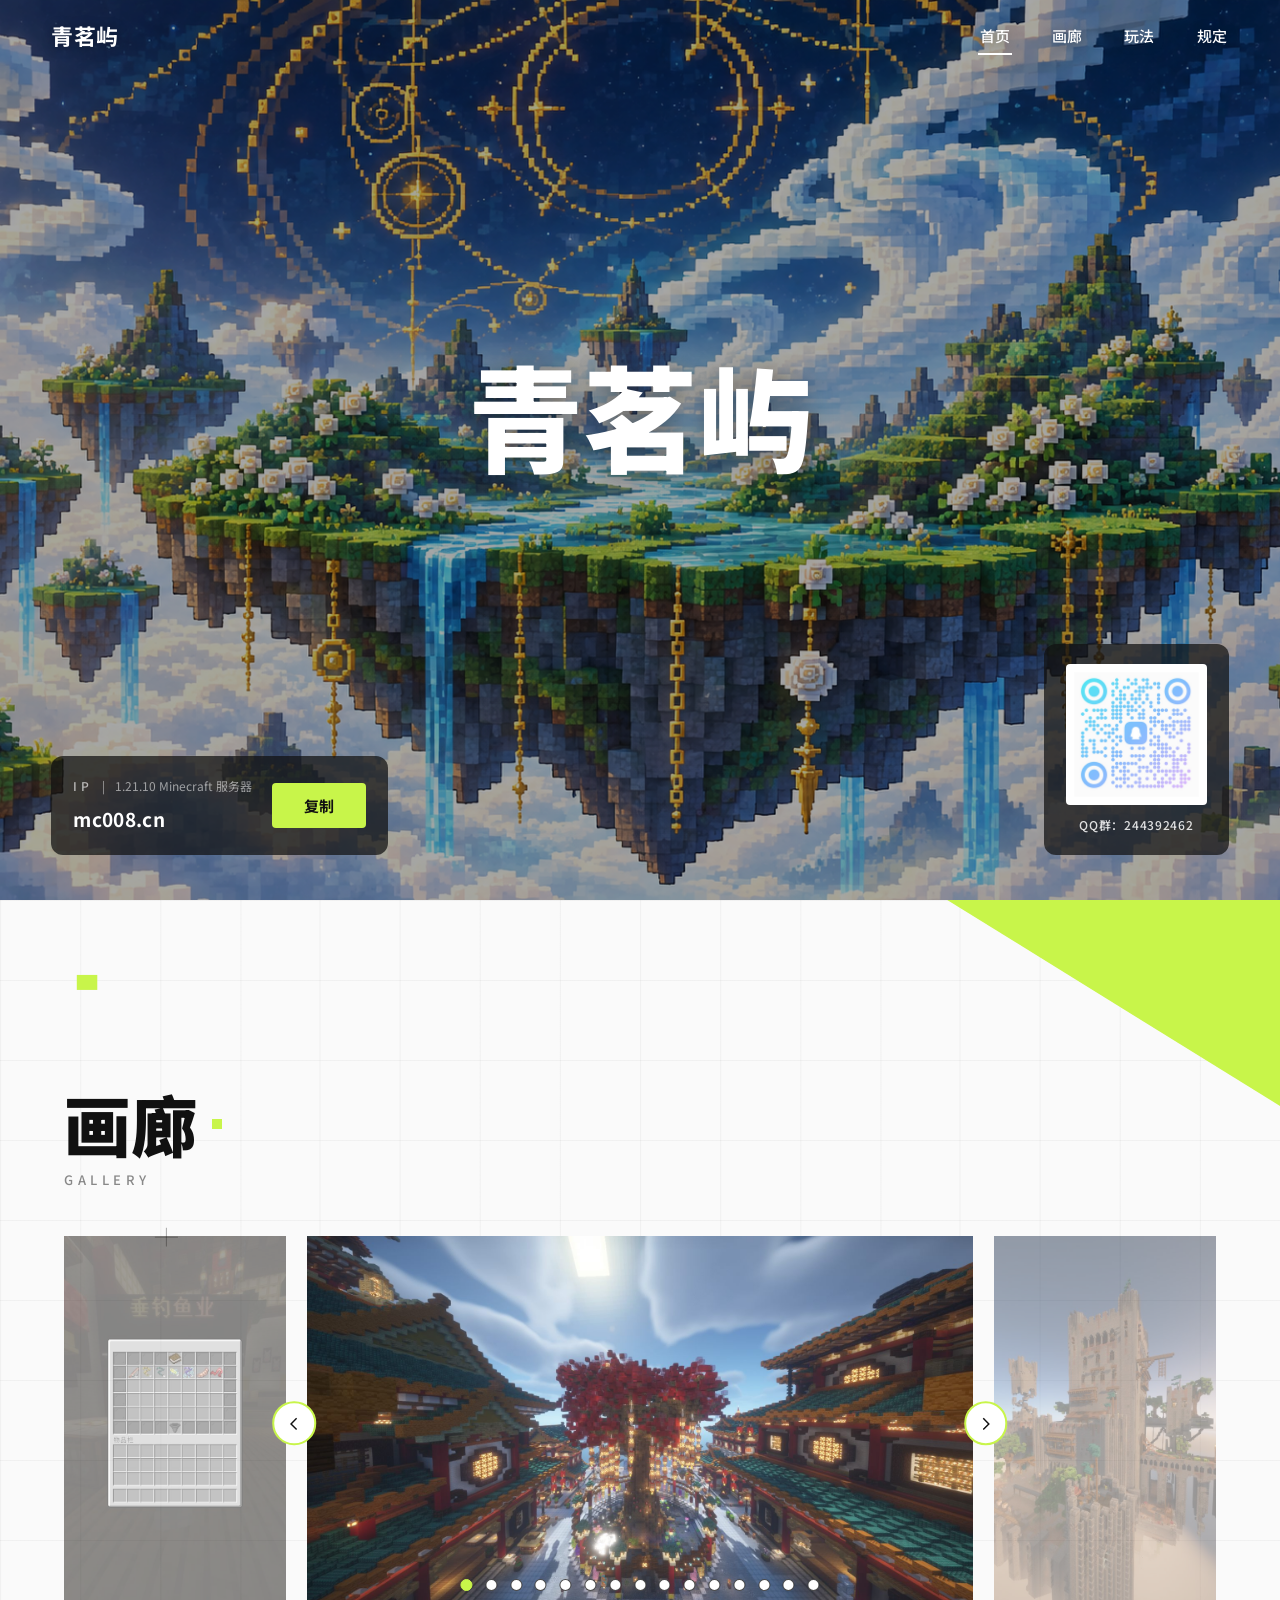
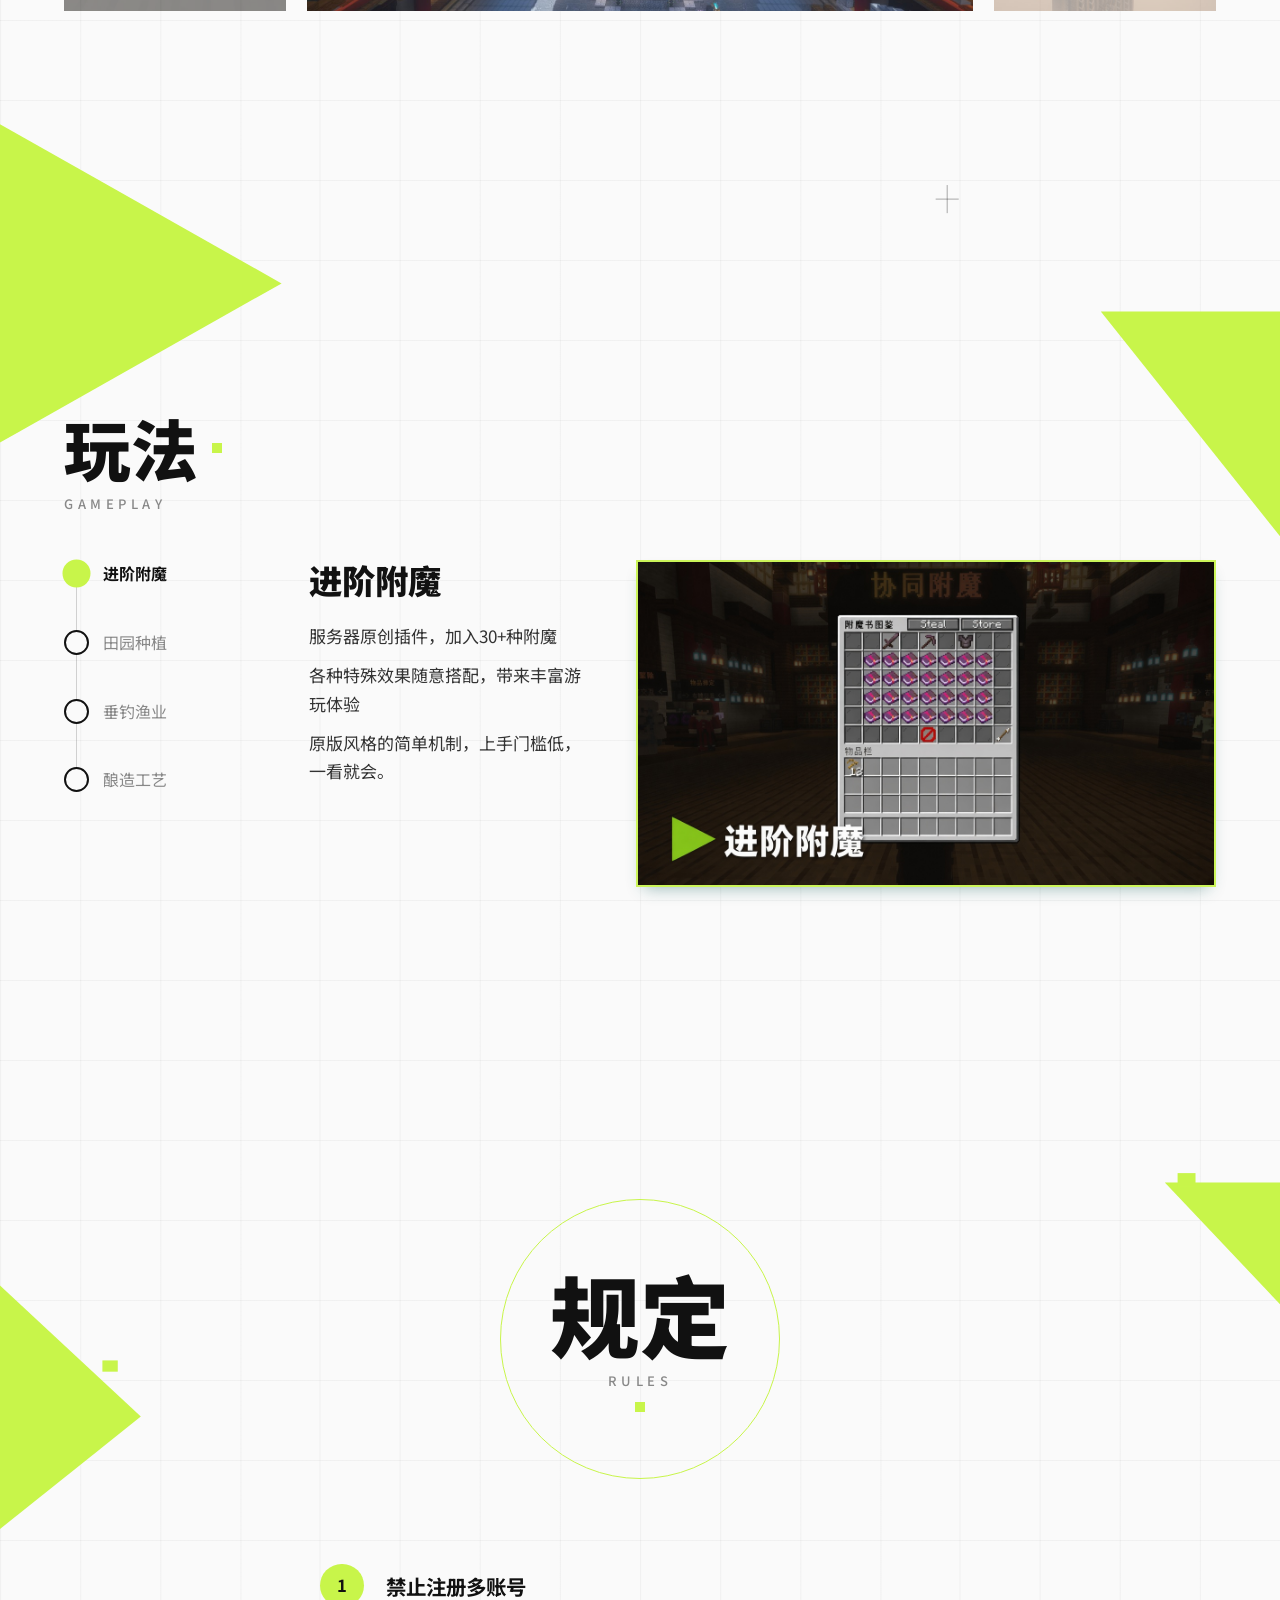
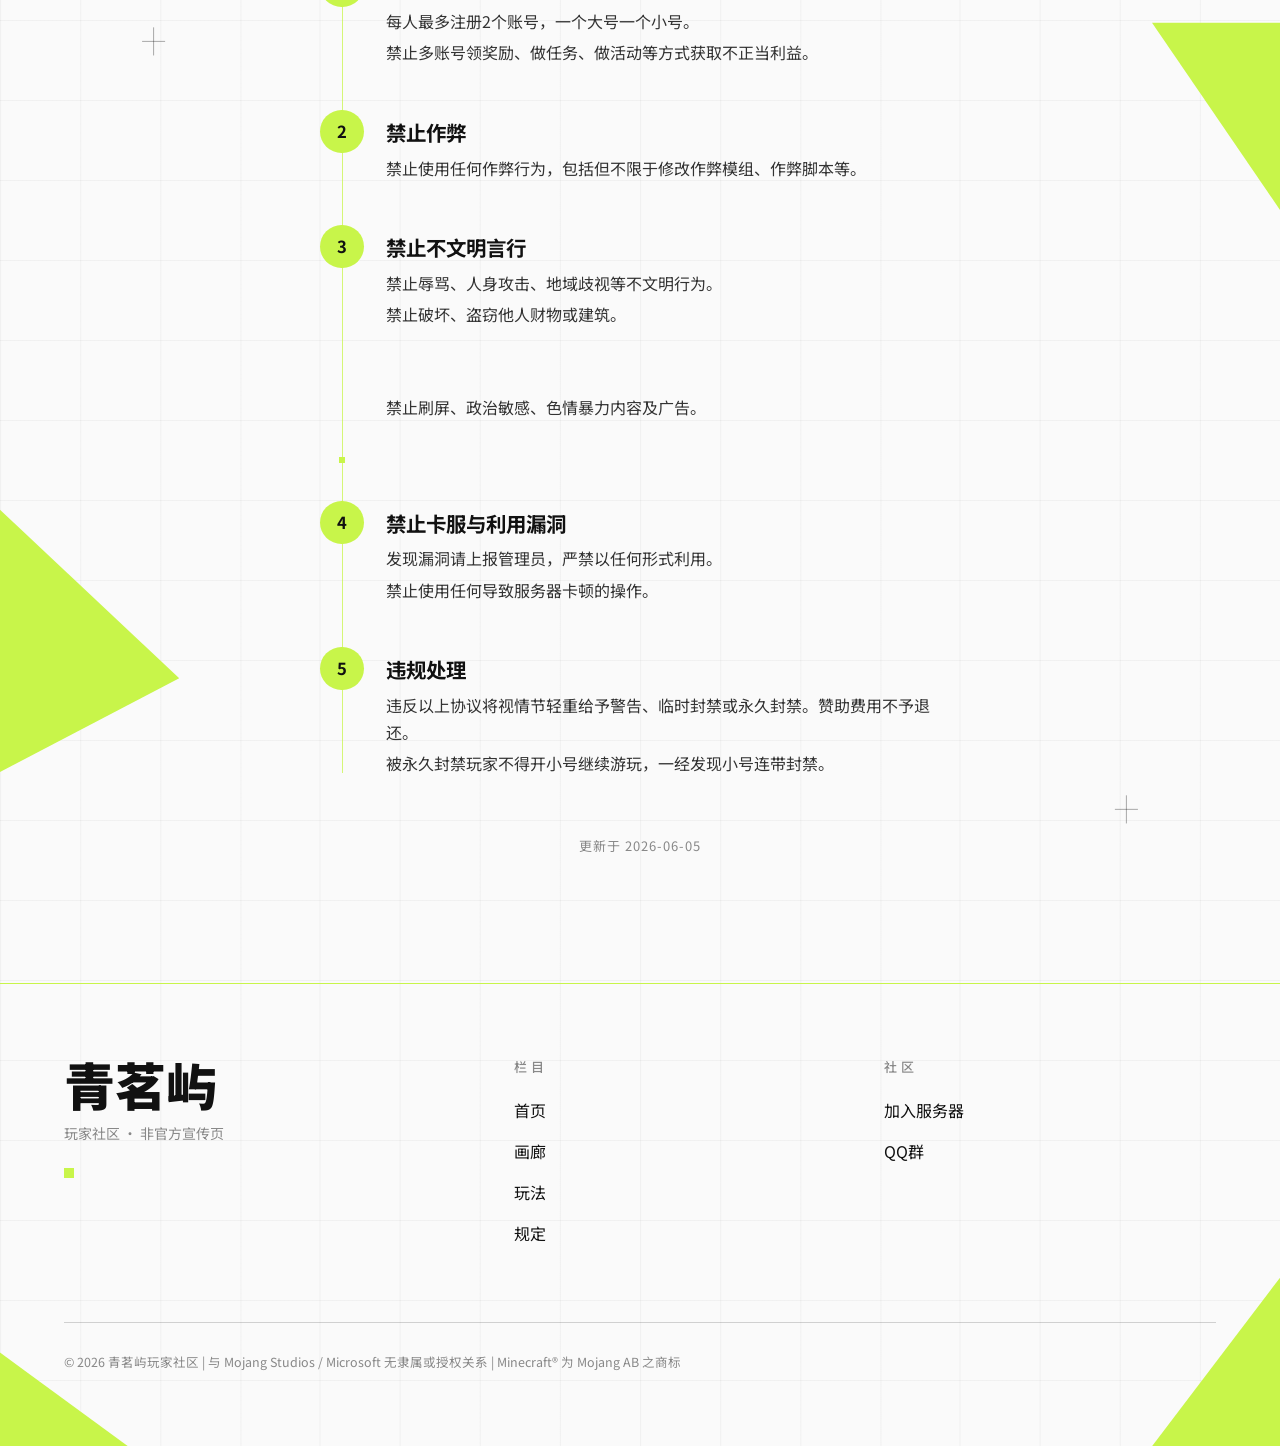
==== index.html @ a87e2786 "Initial commit: 青茗屿服务器宣传页" ====
<!DOCTYPE html>
<html lang="zh-CN">
<head>
<meta charset="UTF-8">
<meta name="viewport" content="width=device-width, initial-scale=1">
<title>青茗屿 · 玩家社区 · 非官方宣传页</title>
<meta name="description" content="青茗屿 Minecraft 服务器宣传页：主城影像、玩法介绍与服务器规定。">
<link rel="preconnect" href="https://fonts.googleapis.com">
<link rel="preconnect" href="https://fonts.gstatic.com" crossorigin>
<link href="https://fonts.googleapis.com/css2?family=Noto+Sans+SC:wght@400;500;700;900&display=swap" rel="stylesheet">
<link rel="stylesheet" href="css/site.css">
</head>
<body>

<header class="site-nav on-hero" id="siteNav">
  <a class="brand" href="#top">青茗屿</a>
  <nav class="nav-links" aria-label="主导航">
    <a href="#top" data-nav="top" aria-current="true">首页</a>
    <a href="#gallery" data-nav="gallery">画廊</a>
    <a href="#gameplay" data-nav="gameplay">玩法</a>
    <a href="#rules" data-nav="rules">规定</a>
  </nav>
</header>

<section class="hero" id="top">
  <img class="hero-media" src="assets/hero.png" alt="青茗屿服务器宣传画" width="1672" height="941">
  <h1 class="hero-title">青茗屿</h1>
  <div class="hero-cards">
    <div class="hero-card ip-card">
      <div class="ip-copy">
        <div class="ip-kicker">
          <span class="card-label">IP</span>
          <span class="ip-sep" aria-hidden="true">|</span>
          <span class="ip-meta">1.21.10 Minecraft 服务器</span>
        </div>
        <p class="ip-value" id="ipValue">mc008.cn</p>
      </div>
      <button class="copy-btn" id="copyIp" type="button" data-ip="mc008.cn" aria-label="复制服务器地址">复制</button>
    </div>
    <div class="hero-card qr-card">
      <img src="assets/qq-qr.png" alt="QQ 群二维码，群号 244392462" width="180" height="180">
      <span class="card-label qr-label">QQ群：244392462</span>
    </div>
  </div>
</section>

<div class="paper">
  <svg class="geometry" viewBox="0 0 100 400" preserveAspectRatio="none" aria-hidden="true" focusable="false">
    <polygon points="100,0 100,22 74,0" fill="#C8F54A"/>
    <polygon points="0,88 22,105 0,122" fill="#C8F54A"/>
    <polygon points="100,108 100,132 86,108" fill="#C8F54A"/>
    <polygon points="100,248 100,268 90,248" fill="#C8F54A"/>
    <polygon points="0,300 14,318 0,328" fill="#C8F54A"/>
    <polygon points="0,390 10,400 0,400" fill="#C8F54A"/>
    <polygon points="100,382 100,400 90,400" fill="#C8F54A"/>
    <polygon class="geo-narrow" points="100,201 100,214 91,201" fill="#C8F54A"/>
    <polygon class="geo-narrow" points="0,212 11,226 0,238" fill="#C8F54A"/>
    <rect x="6" y="8" width="1.6" height="1.6" fill="#C8F54A"/>
    <rect x="92" y="200" width="1.4" height="1.4" fill="#C8F54A"/>
    <rect x="8" y="220" width="1.2" height="1.2" fill="#C8F54A"/>
    <g class="geo-marks">
      <path d="M12.1 36 H13.9 M13 35 V37" />
      <path d="M73.1 96 H74.9 M74 94.5 V97.5" />
      <path d="M11.1 250 H12.9 M12 248.5 V251.5" />
      <path d="M87.1 332 H88.9 M88 330.5 V333.5" />
    </g>
  </svg>

  <section class="section" id="gallery">
    <div class="section-head">
      <div class="section-head-row">
        <h2 class="section-title">画廊</h2>
        <span class="section-mark" aria-hidden="true"></span>
      </div>
      <p class="section-en">GALLERY</p>
    </div>

    <div class="carousel" id="carousel" tabindex="0" role="group" aria-label="青茗屿服务器影像轮播">
      <div class="carousel-frame">
        <div class="carousel-side" aria-hidden="true">
          <img id="slidePrev" src="assets/gallery/15-fish.jpg" alt="">
        </div>
        <figure class="carousel-main">
          <img id="slideMain" src="assets/gallery/01-spawn-1.jpg" alt="青茗屿服务器影像第 1 张，共 15 张">
          <div class="carousel-dots" id="carouselDots" aria-label="选择影像"></div>
        </figure>
        <div class="carousel-side" aria-hidden="true">
          <img id="slideNext" src="assets/gallery/02-castle.jpg" alt="">
        </div>
      </div>
      <button class="carousel-arrow carousel-arrow--prev" id="carouselPrev" type="button" aria-label="上一张">
        <svg viewBox="0 0 24 24" aria-hidden="true" focusable="false"><path d="M15 5 L8 12 L15 19" fill="none" stroke="currentColor" stroke-width="2" stroke-linecap="square"/></svg>
      </button>
      <button class="carousel-arrow carousel-arrow--next" id="carouselNext" type="button" aria-label="下一张">
        <svg viewBox="0 0 24 24" aria-hidden="true" focusable="false"><path d="M9 5 L16 12 L9 19" fill="none" stroke="currentColor" stroke-width="2" stroke-linecap="square"/></svg>
      </button>
    </div>
  </section>

  <section class="section" id="gameplay">
    <div class="section-head">
      <div class="section-head-row">
        <h2 class="section-title">玩法</h2>
        <span class="section-mark" aria-hidden="true"></span>
      </div>
      <p class="section-en">GAMEPLAY</p>
    </div>

    <div class="gameplay-grid">
      <ol class="timeline" id="timeline">
        <li>
          <button class="timeline-btn" type="button" data-index="0" aria-pressed="true">
            <span class="dot" aria-hidden="true"></span>
            <span class="timeline-label">进阶附魔</span>
          </button>
        </li>
        <li>
          <button class="timeline-btn" type="button" data-index="1" aria-pressed="false">
            <span class="dot" aria-hidden="true"></span>
            <span class="timeline-label">田园种植</span>
          </button>
        </li>
        <li>
          <button class="timeline-btn" type="button" data-index="2" aria-pressed="false">
            <span class="dot" aria-hidden="true"></span>
            <span class="timeline-label">垂钓渔业</span>
          </button>
        </li>
        <li>
          <button class="timeline-btn" type="button" data-index="3" aria-pressed="false">
            <span class="dot" aria-hidden="true"></span>
            <span class="timeline-label">酿造工艺</span>
          </button>
        </li>
      </ol>

      <div class="gameplay-text">
        <h3 class="play-title" id="playTitle">进阶附魔</h3>
        <div class="play-lines" id="playLines">
          <p>服务器原创插件，加入30+种附魔</p>
          <p>各种特殊效果随意搭配，带来丰富游玩体验</p>
          <p>原版风格的简单机制，上手门槛低，一看就会。</p>
        </div>
      </div>

      <figure class="visual-slot">
        <img id="playVisual" src="assets/gameplay/01-enchant.png" alt="进阶附魔" width="1600" height="900">
      </figure>
    </div>
  </section>

  <section class="section" id="rules">
    <div class="rules-head">
      <div class="rules-title-wrap">
        <span class="rules-ring" aria-hidden="true"></span>
        <div class="rules-title-inner">
          <h2 class="section-title rules-title">规定</h2>
          <p class="section-en">RULES</p>
          <span class="section-mark" aria-hidden="true"></span>
        </div>
      </div>
    </div>

    <ol class="rules-list">
      <li>
        <span class="index" aria-hidden="true">1</span>
        <div class="rule-body">
          <p class="rule-text">禁止注册多账号</p>
          <p>每人最多注册2个账号，一个大号一个小号。</p>
          <p>禁止多账号领奖励、做任务、做活动等方式获取不正当利益。</p>
        </div>
      </li>
      <li>
        <span class="index" aria-hidden="true">2</span>
        <div class="rule-body">
          <p class="rule-text">禁止作弊</p>
          <p>禁止使用任何作弊行为，包括但不限于修改作弊模组、作弊脚本等。</p>
        </div>
      </li>
      <li>
        <span class="index" aria-hidden="true">3</span>
        <div class="rule-body">
          <p class="rule-text">禁止不文明言行</p>
          <p>禁止辱骂、人身攻击、地域歧视等不文明行为。</p>
          <p>禁止破坏、盗窃他人财物或建筑。</p>
          <p>禁止未经允许的攻击、骚扰或纠缠。</p>
          <p>请正确使用领地系统，管理方仅惩罚损害方，不承担恢复责任。</p>
          <p>禁止刷屏、政治敏感、色情暴力内容及广告。</p>
        </div>
      </li>
      <li>
        <span class="index" aria-hidden="true">4</span>
        <div class="rule-body">
          <p class="rule-text">禁止卡服与利用漏洞</p>
          <p>发现漏洞请上报管理员，严禁以任何形式利用。</p>
          <p>禁止使用任何导致服务器卡顿的操作。</p>
        </div>
      </li>
      <li>
        <span class="index" aria-hidden="true">5</span>
        <div class="rule-body">
          <p class="rule-text">违规处理</p>
          <p>违反以上协议将视情节轻重给予警告、临时封禁或永久封禁。赞助费用不予退还。</p>
          <p>被永久封禁玩家不得开小号继续游玩，一经发现小号连带封禁。</p>
        </div>
      </li>
    </ol>
    <p class="rules-updated">更新于 2026-06-05</p>
  </section>

  <footer class="site-footer" id="footer">
    <div class="footer-main">
      <div class="footer-brand">
        <p class="footer-brand-name">青茗屿</p>
        <p class="footer-brand-sub">玩家社区 · 非官方宣传页</p>
        <span class="section-mark" aria-hidden="true"></span>
      </div>

      <nav class="footer-cols" aria-label="页脚导航">
        <div class="footer-col">
          <h3>栏目</h3>
          <ul>
            <li><a href="#top">首页</a></li>
            <li><a href="#gallery">画廊</a></li>
            <li><a href="#gameplay">玩法</a></li>
            <li><a href="#rules">规定</a></li>
          </ul>
        </div>
        <div class="footer-col">
          <h3>社区</h3>
          <ul>
            <li><a href="#top">加入服务器</a></li>
            <li><a href="#top">QQ群</a></li>
          </ul>
        </div>
      </nav>
    </div>

    <div class="footer-legal">
      <p>© 2026 青茗屿玩家社区 | 与 Mojang Studios / Microsoft 无隶属或授权关系 | Minecraft® 为 Mojang AB 之商标</p>
    </div>
  </footer>
</div>

<script src="js/site.js"></script>
</body>
</html>
---- css/site.css ----
:root{
  --lime:#C8F54A;
  --paper:#FAFAFA;
  --ink:#111111;
  --muted:#888888;
  --line:rgba(17,17,17,.18);
  --font:"Noto Sans SC","PingFang SC","Microsoft YaHei",sans-serif;
  --space:24px;
  --nav-h:72px;
}

*,*::before,*::after{box-sizing:border-box}

html{
  scroll-behavior:smooth;
  scroll-padding-top:var(--nav-h);
  -webkit-text-size-adjust:100%;
}

body{
  margin:0;
  font-family:var(--font);
  font-size:17px;
  line-height:1.7;
  color:var(--ink);
  background:var(--paper);
  font-variant-numeric:tabular-nums;
}

h1,h2,h3,p,ol,ul,figure{margin:0}
ol,ul{padding:0;list-style:none}
img{max-width:100%;display:block}
a{color:inherit;text-decoration:none}
button{font:inherit;color:inherit}

:focus-visible{outline:2px solid var(--ink);outline-offset:2px}

@media (prefers-reduced-motion: no-preference) {
  html.js-ok .rise:not(.is-in){
    opacity:0;
    transform:translateY(12px);
  }
  html.js-ok .rise.is-in{
    opacity:1;
    transform:translateY(0);
    transition:opacity .28s ease-out,transform .28s ease-out;
  }
}

/* ---------- navigation ---------- */

.site-nav{
  position:sticky;
  top:0;
  z-index:20;
  display:flex;
  align-items:center;
  justify-content:space-between;
  gap:16px;
  height:var(--nav-h);
  padding:0 clamp(20px,4vw,64px);
  color:var(--ink);
  background:transparent;
  transition:color .25s ease;
}

.site-nav.on-hero{
  color:#fff;
  text-shadow:0 1px 12px rgba(0,0,0,.35);
}

.brand{
  font-size:22px;
  font-weight:700;
  letter-spacing:.02em;
  white-space:nowrap;
  transition:opacity .15s ease;
}

.brand.is-away{
  opacity:0;
  pointer-events:none;
}

.nav-links{
  display:flex;
  gap:clamp(18px,3vw,52px);
}

.nav-links a{
  position:relative;
  font-size:15px;
  font-weight:500;
  padding:6px 2px;
}

.nav-links a::after{
  content:"";
  position:absolute;
  left:0;
  right:0;
  bottom:0;
  height:2px;
  background:currentColor;
  transform:scaleX(0);
  transform-origin:left;
  transition:transform .2s ease;
}

.nav-links a[aria-current="true"]::after{transform:scaleX(1)}

/* ---------- hero ---------- */

.hero{
  position:relative;
  min-height:100vh;
  margin-top:calc(-1 * var(--nav-h));
  overflow:hidden;
  background:#1b1b1b;
}

.hero-media{
  position:absolute;
  inset:0;
  width:100%;
  height:100%;
  object-fit:cover;
  object-position:center;
  z-index:0;
}

.hero::after{
  content:"";
  position:absolute;
  inset:0;
  background:#000;
  opacity:.35;
  pointer-events:none;
  z-index:1;
}

.hero-title{
  position:absolute;
  inset:0;
  z-index:2;
  display:flex;
  align-items:center;
  justify-content:center;
  transform:translateY(-4%);
  color:#fff;
  font-size:clamp(56px,9vw,128px);
  font-weight:900;
  line-height:1;
  letter-spacing:0;
  text-shadow:0 2px 24px rgba(0,0,0,.35);
  pointer-events:none;
}

.hero-cards{
  position:absolute;
  left:0;
  right:0;
  bottom:0;
  z-index:2;
  display:flex;
  align-items:flex-end;
  justify-content:space-between;
  gap:18px;
  padding:0 clamp(20px,4vw,64px) clamp(24px,5vh,56px);
}

.hero-card{
  background:rgba(17,17,17,.72);
  color:#fff;
  border-radius:12px;
  padding:20px 22px;
}

.card-label{
  display:block;
  font-size:12px;
  font-weight:500;
  letter-spacing:.28em;
  text-transform:uppercase;
  color:rgba(255,255,255,.65);
}

.ip-card{
  display:flex;
  align-items:center;
  gap:20px;
  width:max-content;
  max-width:min(520px,90vw);
}

.ip-copy{min-width:0}

.ip-kicker{
  display:flex;
  align-items:baseline;
  gap:10px;
}

.ip-kicker .card-label{display:inline}

.ip-sep,
.ip-meta{
  font-size:12px;
  font-weight:400;
  letter-spacing:0;
  color:rgba(255,255,255,.55);
}

.ip-value{
  margin:6px 0 0;
  font-family:var(--font);
  font-weight:700;
  font-size:19px;
  letter-spacing:.02em;
  word-break:break-all;
}

.copy-btn{
  display:inline-block;
  flex:none;
  background:var(--lime);
  color:#111;
  border:0;
  border-radius:4px;
  padding:10px 32px;
  font-size:15px;
  font-weight:700;
  cursor:pointer;
  transition:opacity .15s ease;
}

.copy-btn:hover{opacity:.85}

.qr-card{
  display:flex;
  flex-direction:column;
  align-items:center;
  gap:10px;
  text-align:center;
}

.qr-card img{
  width:clamp(120px,11vw,180px);
  height:auto;
  border-radius:4px;
  background:#fff;
  padding:8px;
}

.qr-label{
  letter-spacing:.06em;
  text-transform:none;
  white-space:nowrap;
  color:rgba(255,255,255,.85);
}

/* ---------- paper ---------- */

.paper{
  position:relative;
  background-color:var(--paper);
  background-image:
    repeating-linear-gradient(to right,rgba(17,17,17,.04) 0 1px,transparent 1px 80px),
    repeating-linear-gradient(to bottom,rgba(17,17,17,.04) 0 1px,transparent 1px 80px);
}

.geometry{
  position:absolute;
  inset:0;
  width:100%;
  height:100%;
  z-index:0;
  pointer-events:none;
}

.geo-marks path{
  fill:none;
  stroke:rgba(17,17,17,.35);
  stroke-width:1;
  vector-effect:non-scaling-stroke;
}

/* ---------- shared section shell ---------- */

.section{
  position:relative;
  z-index:1;
  display:flex;
  flex-direction:column;
  justify-content:center;
  min-height:100vh;
  padding:clamp(80px,11vh,140px) clamp(20px,5vw,72px);
  background:transparent;
}

.section-head{margin-bottom:clamp(28px,5vh,58px)}

.section-head-row{
  display:flex;
  align-items:center;
  gap:14px;
}

.section-title{
  font-size:clamp(44px,5.2vw,76px);
  font-weight:900;
  line-height:1.05;
  letter-spacing:0;
}

.section-mark{
  display:block;
  flex:none;
  width:10px;
  height:10px;
  background:var(--lime);
}

.section-en{
  margin-top:10px;
  font-size:13px;
  font-weight:500;
  letter-spacing:.35em;
  color:var(--muted);
}

/* ---------- gallery ---------- */

.carousel{
  position:relative;
  width:100%;
}

.carousel-frame{
  display:grid;
  grid-template-columns:1fr 3fr 1fr;
  gap:clamp(12px,1.6vw,26px);
  align-items:stretch;
}

.carousel-main{
  position:relative;
  margin:0;
  overflow:hidden;
}

.carousel-main img{
  width:100%;
  aspect-ratio:16/9;
  object-fit:cover;
  display:block;
  background:#e9e9e9;
}

.carousel-side{
  position:relative;
  overflow:hidden;
}

.carousel-side img{
  position:absolute;
  inset:0;
  width:100%;
  height:100%;
  object-fit:cover;
  opacity:.5;
}

.carousel-dots{
  position:absolute;
  left:50%;
  bottom:clamp(10px,1.6vw,20px);
  transform:translateX(-50%);
  display:flex;
  gap:clamp(8px,1vw,14px);
  z-index:2;
}

.carousel-dot{
  width:12px;
  height:12px;
  padding:0;
  border-radius:50%;
  border:1.5px solid rgba(17,17,17,.75);
  background:#fff;
  cursor:pointer;
  transition:background .15s ease,border-color .15s ease;
}

.carousel-dot[aria-current="true"]{
  background:var(--lime);
  border-color:var(--lime);
}

.carousel-arrow{
  position:absolute;
  top:50%;
  width:clamp(40px,3.4vw,52px);
  aspect-ratio:1;
  display:grid;
  place-items:center;
  padding:0;
  border:2px solid var(--lime);
  border-radius:50%;
  background:#fff;
  color:var(--ink);
  cursor:pointer;
  transform:translate(-50%,-50%);
  transition:transform .18s ease;
  z-index:2;
}

.carousel-arrow svg{width:44%;height:44%}
.carousel-arrow--prev{left:20%}
.carousel-arrow--next{left:80%}
.carousel-arrow:hover{transform:translate(-50%,-50%) scale(1.06)}

/* ---------- gameplay ---------- */

.gameplay-grid{
  display:grid;
  grid-template-columns:.7fr 1fr 2.1fr;
  gap:clamp(28px,4vw,72px);
  align-items:start;
}

.timeline{position:relative}

.timeline::before{
  content:"";
  position:absolute;
  left:12px;
  top:14px;
  bottom:14px;
  width:1px;
  background:var(--line);
}

.timeline li{margin-bottom:clamp(28px,4.6vh,52px)}
.timeline li:last-child{margin-bottom:0}

.timeline-btn{
  position:relative;
  display:flex;
  align-items:center;
  gap:14px;
  width:100%;
  padding:0;
  border:0;
  background:none;
  text-align:left;
  cursor:pointer;
}

.dot{
  position:relative;
  z-index:1;
  flex:none;
  width:25px;
  height:25px;
  border:2px solid var(--ink);
  border-radius:50%;
  background:var(--paper);
  transition:background .18s ease,border-color .18s ease,transform .18s ease;
}

.timeline-btn[aria-pressed="true"] .dot{
  background:var(--lime);
  border-color:var(--lime);
  transform:scale(1.12);
}

.timeline-label{
  font-size:16px;
  color:var(--muted);
  transition:color .18s ease;
}

.timeline-btn[aria-pressed="true"] .timeline-label{
  color:var(--ink);
  font-weight:700;
}

.play-title{
  font-size:clamp(28px,2.6vw,42px);
  font-weight:900;
  line-height:1.2;
  margin-bottom:clamp(16px,2.4vh,28px);
}

.play-lines p{
  font-size:17px;
  color:#333;
  margin-bottom:10px;
}

.visual-slot{
  position:relative;
  overflow:hidden;
  width:100%;
  aspect-ratio:16/9;
  margin:0;
  border:2px solid rgba(200,245,74,.9);
  background:#e9e9e9;
  box-shadow:0 8px 16px -8px rgba(14,92,88,.45);
}

.visual-slot img{
  width:100%;
  height:100%;
  object-fit:cover;
  display:block;
}

/* ---------- rules ---------- */

#rules{
  align-items:center;
  text-align:center;
  padding-bottom:clamp(96px,14vh,180px);
}

.rules-head{
  display:flex;
  flex-direction:column;
  align-items:center;
  margin-bottom:clamp(40px,7vh,84px);
}

.rules-title-wrap{
  position:relative;
  display:grid;
  place-items:center;
}

.rules-ring{
  grid-area:1/1;
  width:min(280px,58vw);
  aspect-ratio:1;
  border:1.5px solid var(--lime);
  border-radius:50%;
}

.rules-title-inner{
  grid-area:1/1;
  position:relative;
  z-index:1;
  display:flex;
  flex-direction:column;
  align-items:center;
  gap:10px;
}

.rules-title{font-size:clamp(60px,7vw,110px)}

.rules-title-inner .section-en{margin-top:0}

.rules-list{
  position:relative;
  width:min(640px,100%);
  margin-inline:auto;
  text-align:left;
}

.rules-list::before{
  content:"";
  position:absolute;
  left:clamp(20px,1.7vw,24px);
  top:26px;
  bottom:26px;
  width:1px;
  background:rgba(200,245,74,.75);
}

.rules-list li{
  position:relative;
  z-index:1;
  display:flex;
  align-items:flex-start;
  gap:22px;
  padding-block:clamp(16px,2.4vh,26px);
}

.rules-list li:nth-child(4){margin-top:clamp(26px,4vh,44px)}

.rules-list li:nth-child(4)::before{
  content:"";
  position:absolute;
  left:clamp(20px,1.7vw,24px);
  top:calc(-1 * clamp(16px,2.4vh,26px));
  width:6px;
  height:6px;
  margin-left:-3px;
  background:var(--lime);
}

.index{
  flex:none;
  display:grid;
  place-items:center;
  width:clamp(40px,3.4vw,48px);
  aspect-ratio:1;
  border-radius:50%;
  background:var(--lime);
  color:#111;
  font-size:clamp(16px,1.3vw,19px);
  font-weight:700;
  line-height:1;
}

.rule-body{min-width:0;padding-top:8px}

.rule-body p{
  font-size:clamp(15px,1.25vw,17px);
  line-height:1.7;
  color:#333;
}

.rule-body p + p{margin-top:4px}

.rule-body .rule-text{
  font-size:clamp(18px,1.6vw,22px);
  font-weight:700;
  line-height:1.4;
  margin-bottom:8px;
  color:var(--ink);
}

.rules-updated{
  margin-top:clamp(28px,4vh,48px);
  font-size:13px;
  letter-spacing:.08em;
  color:var(--muted);
}

/* ---------- footer ---------- */

.site-footer{
  position:relative;
  z-index:1;
  padding:clamp(56px,8vh,96px) clamp(20px,5vw,72px) clamp(56px,8vh,96px);
  border-top:1px solid var(--lime);
  background:transparent;
}

.footer-main{
  display:grid;
  grid-template-columns:1.1fr 2fr;
  gap:clamp(36px,5vw,80px);
  padding-bottom:clamp(48px,7vh,88px);
}

.footer-brand-name{
  font-size:clamp(38px,4vw,60px);
  font-weight:900;
  line-height:1.1;
}

.footer-brand-sub{
  margin-top:10px;
  font-size:14px;
  color:var(--muted);
}

.footer-brand .section-mark{margin-top:22px}

.footer-cols{
  display:grid;
  grid-template-columns:repeat(2,1fr);
  gap:clamp(20px,3vw,48px);
}

.footer-col h3{
  margin-bottom:18px;
  font-size:13px;
  font-weight:500;
  letter-spacing:.28em;
  color:var(--muted);
}

.footer-col li{margin-bottom:12px}

.footer-col a{
  font-size:16px;
  transition:opacity .15s ease;
}

.footer-col a:hover{text-decoration:underline}

.footer-legal{
  padding-top:clamp(20px,3vh,32px);
  border-top:1px solid var(--line);
  font-size:12.5px;
  line-height:1.9;
  color:var(--muted);
}

/* ---------- responsive ---------- */

@media (max-width:768px){
  :root{--nav-h:60px}

  body{font-size:16px}

  .site-nav{padding:0 18px}
  .brand{font-size:19px}
  .nav-links{gap:16px}
  .nav-links a{font-size:13.5px;padding:5px 1px}

  .hero-cards{
    flex-direction:column;
    align-items:stretch;
    gap:12px;
    padding:0 18px 24px;
  }

  .ip-card{width:auto;max-width:none}
  .ip-value{font-size:17px}

  .qr-card{
    flex-direction:row;
    align-items:center;
    justify-content:flex-start;
    gap:16px;
    text-align:left;
  }

  .qr-card img{width:92px}

  .section{padding:64px 18px}
  .section-title{font-size:clamp(38px,11vw,56px)}

  .carousel-frame{grid-template-columns:1fr;gap:0}
  .carousel-side{display:none}
  .carousel-arrow{width:38px;border-width:2px}
  .carousel-arrow--prev{left:30px}
  .carousel-arrow--next{left:calc(100% - 30px)}
  .carousel-dot{width:9px;height:9px;border-width:1.2px}

  .gameplay-grid{grid-template-columns:1fr;gap:34px}

  .timeline{display:grid;grid-template-columns:repeat(4,1fr);gap:8px}
  .timeline li{margin-bottom:0}
  .timeline::before{
    left:12px;
    right:12px;
    top:12px;
    bottom:auto;
    width:auto;
    height:1px;
  }
  .timeline-btn{flex-direction:column;align-items:flex-start;gap:9px}
  .timeline-label{font-size:12.5px}

  .rules-list li{gap:16px}
  .rule-body .rule-text{font-size:17px}
  .rule-body p{font-size:15px}

  .footer-main{grid-template-columns:1fr;gap:36px}
  .footer-cols{gap:16px}
  .footer-col h3{font-size:12px;letter-spacing:.2em;margin-bottom:12px}
  .footer-col li{margin-bottom:9px}
  .footer-col a{font-size:14px}
  .footer-legal{font-size:11.5px}

  .geo-narrow{display:none}
  .geo-marks{display:none}
}

@media (prefers-reduced-motion:reduce){
  html{scroll-behavior:auto}
  *,*::before,*::after{
    animation-duration:.001ms!important;
    transition-duration:.001ms!important;
  }
}
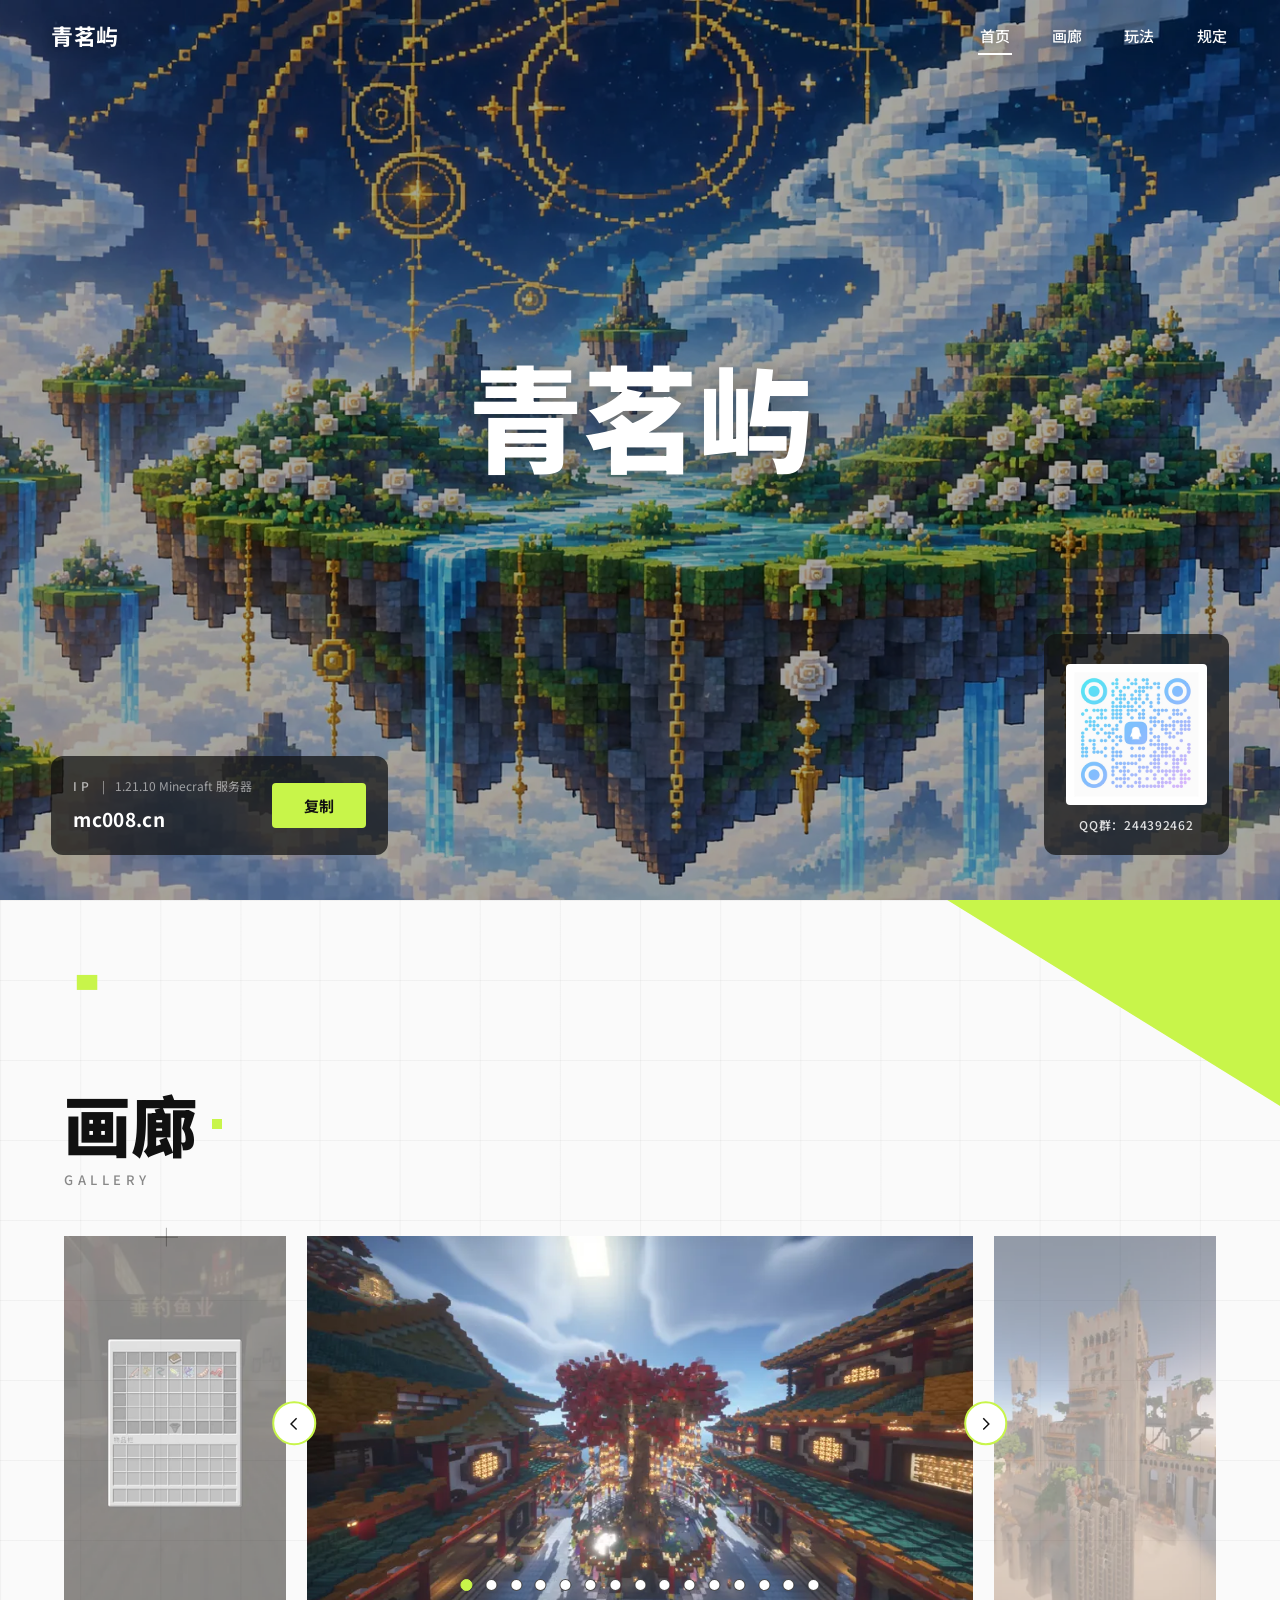
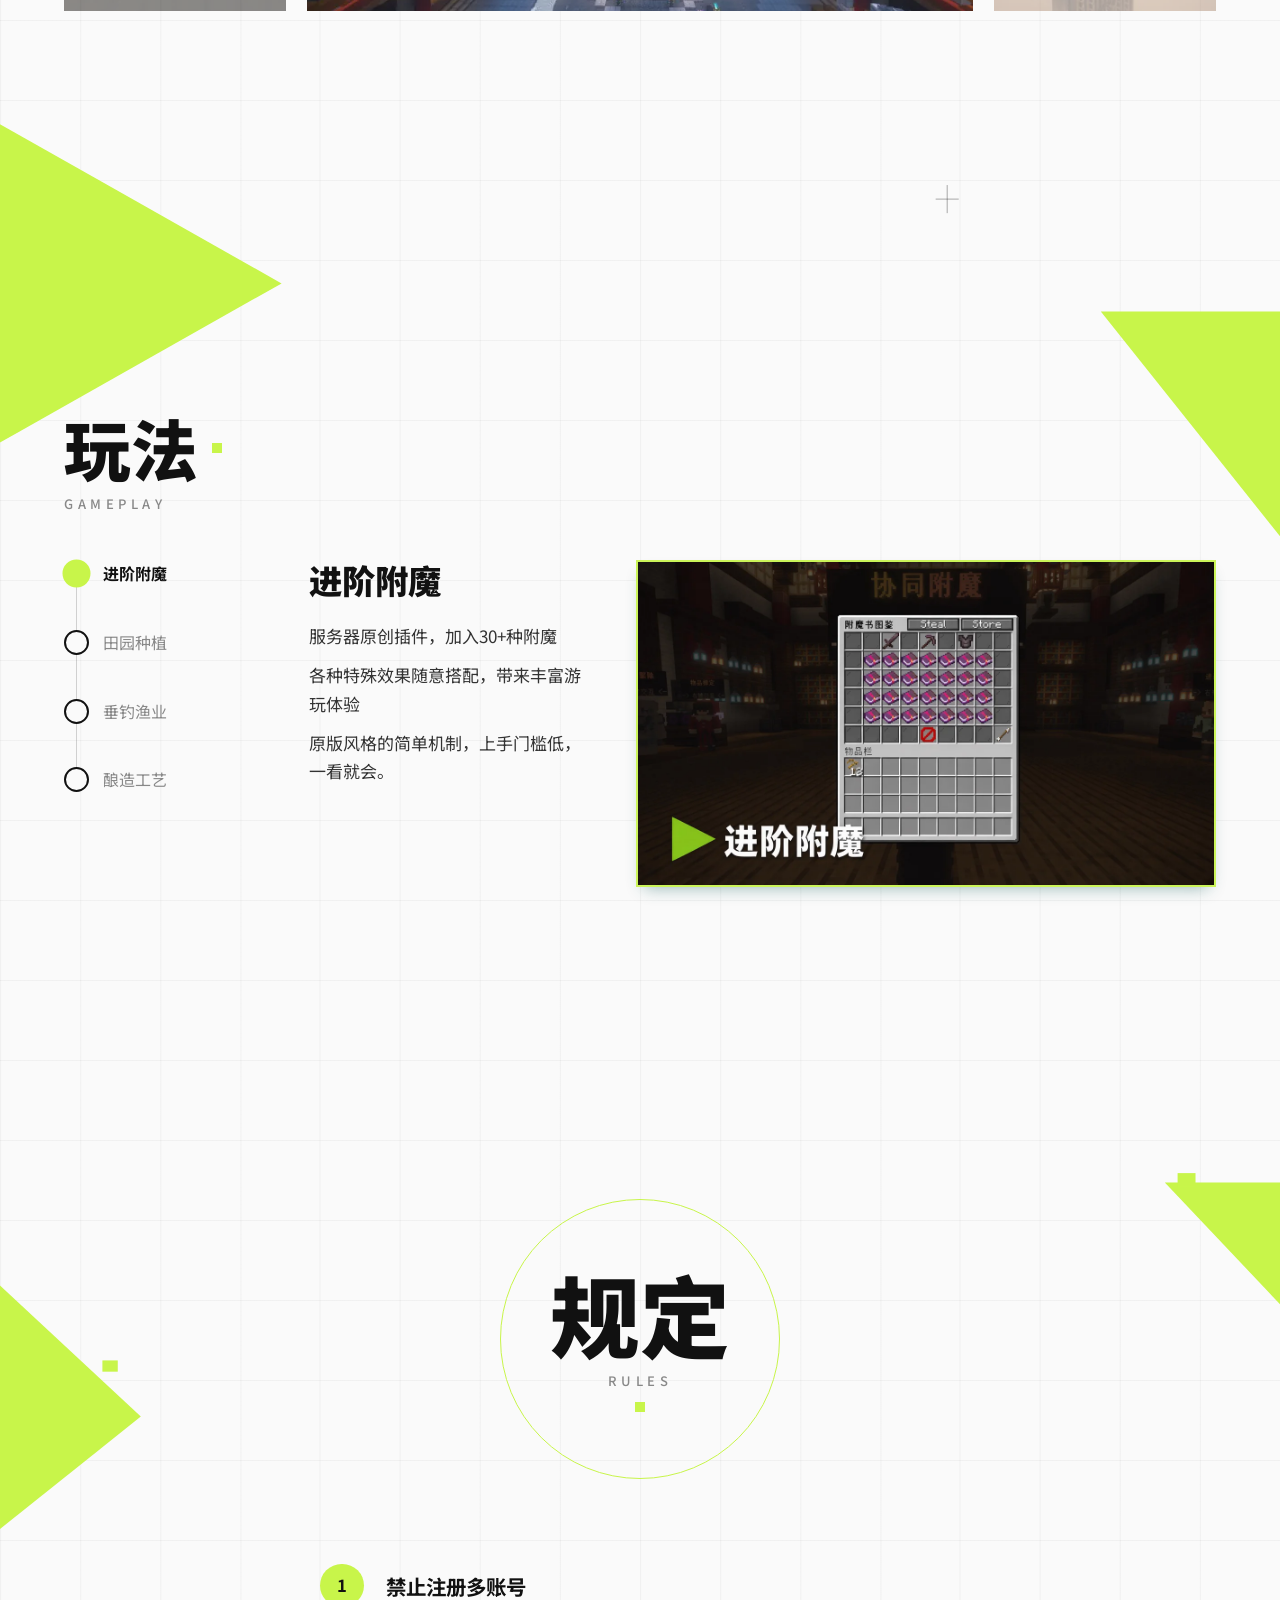
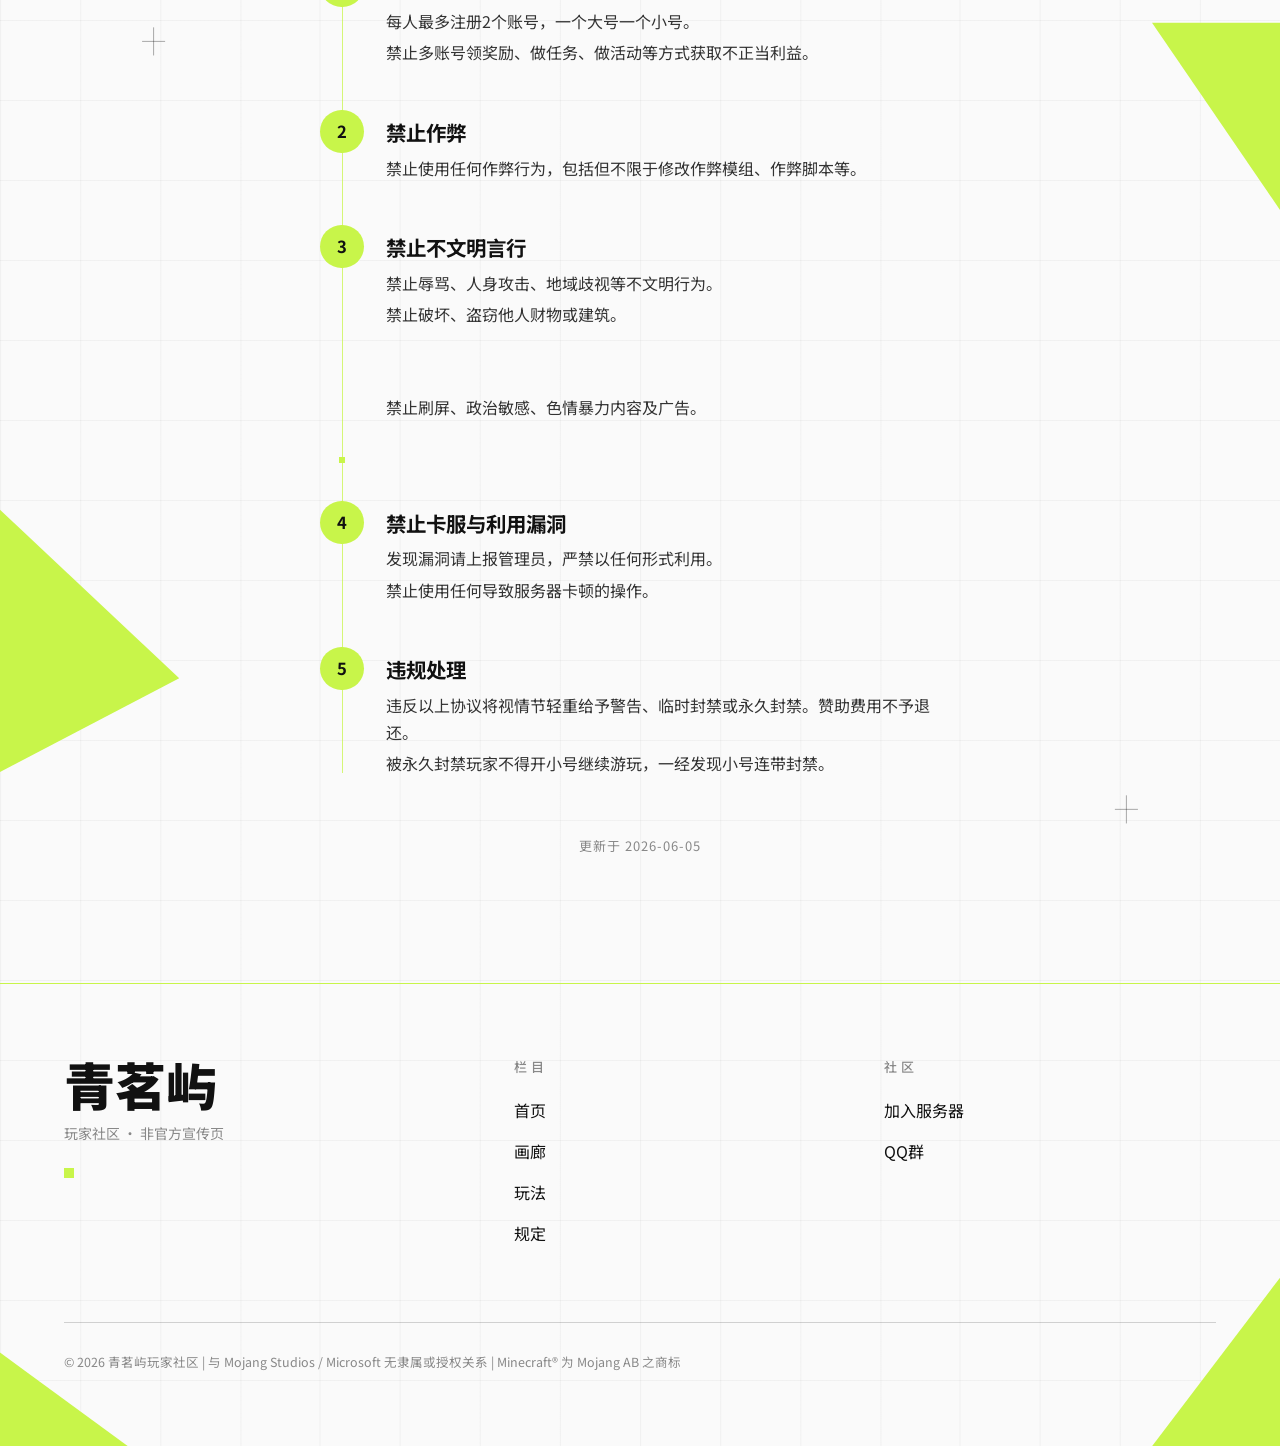
==== commit 7a027d67: "SEO 与性能优化：结构化数据/OG、WebP 响应式图片、字体子集自托管、favicon、robots/sitemap - 新增 JSON-LD(WebSite/Organization/Video" ====
--- a/index.html
+++ b/index.html
@@ -3,12 +3,102 @@
 <head>
 <meta charset="UTF-8">
 <meta name="viewport" content="width=device-width, initial-scale=1">
-<title>青茗屿 · 玩家社区 · 非官方宣传页</title>
-<meta name="description" content="青茗屿 Minecraft 服务器宣传页：主城影像、玩法介绍与服务器规定。">
-<link rel="preconnect" href="https://fonts.googleapis.com">
-<link rel="preconnect" href="https://fonts.gstatic.com" crossorigin>
-<link href="https://fonts.googleapis.com/css2?family=Noto+Sans+SC:wght@400;500;700;900&display=swap" rel="stylesheet">
+<title>青茗屿| 1.21.10 Minecraft 服务器 原版生存 独家协同附魔 非官方宣传网站</title>
+<meta name="description" content="青茗屿是 1.21.10 Minecraft Java 版原版生存服务器，主打独家协同附魔、田园种植、垂钓渔业与酿造工艺。浏览主城实景与玩家建筑影像，查看玩法介绍与服务器规定，获取服务器 IP 和 QQ 群加入方式。">
+<meta name="robots" content="index, follow, max-image-preview:large, max-snippet:-1">
+<link rel="canonical" href="https://staralighto.github.io/qingmingyu/">
+<meta name="theme-color" content="#111111">
+<link rel="icon" href="assets/favicon.svg" type="image/svg+xml">
+<link rel="icon" href="assets/favicon-48.png" sizes="48x48" type="image/png">
+<link rel="icon" href="assets/favicon-192.png" sizes="192x192" type="image/png">
+<link rel="apple-touch-icon" href="assets/apple-touch-icon.png">
+
+<meta property="og:type" content="website">
+<meta property="og:site_name" content="青茗屿">
+<meta property="og:title" content="青茗屿｜1.21.10 Minecraft 服务器 · 原版生存 · 独家协同附魔">
+<meta property="og:description" content="青茗屿 1.21.10 Minecraft Java 版原版生存服务器：独家协同附魔、田园种植、垂钓、酿造。附主城影像、玩法与服务器规定，含服务器 IP 与 QQ 群。">
+<meta property="og:url" content="https://staralighto.github.io/qingmingyu/">
+<meta property="og:image" content="https://staralighto.github.io/qingmingyu/assets/hero.jpg">
+<meta property="og:image:type" content="image/jpeg">
+<meta property="og:image:width" content="1672">
+<meta property="og:image:height" content="941">
+<meta property="og:image:alt" content="青茗屿 Minecraft 服务器宣传画">
+<meta property="og:locale" content="zh_CN">
+
+<meta name="twitter:card" content="summary_large_image">
+<meta name="twitter:title" content="青茗屿｜1.21.10 Minecraft 服务器 · 原版生存 · 独家协同附魔">
+<meta name="twitter:description" content="青茗屿 1.21.10 Minecraft Java 版原版生存服务器：独家协同附魔、田园种植、垂钓、酿造。附主城影像、玩法与服务器规定，含服务器 IP 与 QQ 群。">
+<meta name="twitter:image" content="https://staralighto.github.io/qingmingyu/assets/hero.jpg">
+<meta name="twitter:image:alt" content="青茗屿 Minecraft 服务器宣传画">
+
+<link rel="preload" as="image" href="assets/hero.webp" imagesrcset="assets/hero-800.webp 800w, assets/hero.webp 1672w" imagesizes="100vw" type="image/webp" fetchpriority="high">
+<link rel="preload" href="assets/fonts/noto-sans-sc.woff2" as="font" type="font/woff2" crossorigin>
 <link rel="stylesheet" href="css/site.css">
+
+<script type="application/ld+json">
+{
+  "@context": "https://schema.org",
+  "@graph": [
+    {
+      "@type": "WebSite",
+      "@id": "https://staralighto.github.io/qingmingyu/#website",
+      "url": "https://staralighto.github.io/qingmingyu/",
+      "name": "青茗屿",
+      "alternateName": "青茗屿玩家社区",
+      "inLanguage": "zh-CN",
+      "description": "青茗屿是 1.21.10 Minecraft Java 版原版生存服务器，主打独家协同附魔、田园种植、垂钓渔业与酿造工艺。"
+    },
+    {
+      "@type": "Organization",
+      "@id": "https://staralighto.github.io/qingmingyu/#organization",
+      "name": "青茗屿玩家社区",
+      "url": "https://staralighto.github.io/qingmingyu/",
+      "logo": {
+        "@type": "ImageObject",
+        "url": "https://staralighto.github.io/qingmingyu/assets/logo.png",
+        "width": 512,
+        "height": 512
+      },
+      "disambiguatingDescription": "青茗屿玩家社区为非官方玩家组织，与 Mojang Studios、Microsoft 无隶属或授权关系。"
+    },
+    {
+      "@type": "VideoGame",
+      "@id": "https://staralighto.github.io/qingmingyu/#server",
+      "name": "青茗屿 Minecraft 服务器",
+      "gamePlatform": ["PC", "Minecraft Java Edition 1.21.10"],
+      "genre": ["沙盒", "生存", "多人"],
+      "playMode": "MultiPlayer",
+      "inLanguage": "zh-CN",
+      "image": "https://staralighto.github.io/qingmingyu/assets/hero.jpg",
+      "description": "1.21.10 Minecraft Java 版原版生存服务器，独家协同附魔、田园种植、垂钓渔业与酿造工艺玩法。",
+      "publisher": { "@id": "https://staralighto.github.io/qingmingyu/#organization" }
+    },
+    {
+      "@type": "ItemList",
+      "@id": "https://staralighto.github.io/qingmingyu/#gallery",
+      "name": "青茗屿服务器影像",
+      "numberOfItems": 15,
+      "itemListElement": [
+        { "@type": "ListItem", "position": 1, "item": { "@type": "ImageObject", "contentUrl": "https://staralighto.github.io/qingmingyu/assets/gallery/01-spawn-1.jpg", "caption": "服务器实景" } },
+        { "@type": "ListItem", "position": 2, "item": { "@type": "ImageObject", "contentUrl": "https://staralighto.github.io/qingmingyu/assets/gallery/02-castle.jpg", "caption": "玩家建筑 城堡" } },
+        { "@type": "ListItem", "position": 3, "item": { "@type": "ImageObject", "contentUrl": "https://staralighto.github.io/qingmingyu/assets/gallery/03-arena.jpg", "caption": "玩家建筑 天空之城竞技场" } },
+        { "@type": "ListItem", "position": 4, "item": { "@type": "ImageObject", "contentUrl": "https://staralighto.github.io/qingmingyu/assets/gallery/04-spawn-2.jpg", "caption": "服务器实景" } },
+        { "@type": "ListItem", "position": 5, "item": { "@type": "ImageObject", "contentUrl": "https://staralighto.github.io/qingmingyu/assets/gallery/05-shop-build.jpg", "caption": "玩家建筑 商店" } },
+        { "@type": "ListItem", "position": 6, "item": { "@type": "ImageObject", "contentUrl": "https://staralighto.github.io/qingmingyu/assets/gallery/06-spawn-3.jpg", "caption": "服务器实景" } },
+        { "@type": "ListItem", "position": 7, "item": { "@type": "ImageObject", "contentUrl": "https://staralighto.github.io/qingmingyu/assets/gallery/07-spawn-4.jpg", "caption": "服务器实景" } },
+        { "@type": "ListItem", "position": 8, "item": { "@type": "ImageObject", "contentUrl": "https://staralighto.github.io/qingmingyu/assets/gallery/08-spawn-5.jpg", "caption": "服务器实景" } },
+        { "@type": "ListItem", "position": 9, "item": { "@type": "ImageObject", "contentUrl": "https://staralighto.github.io/qingmingyu/assets/gallery/09-menu.jpg", "caption": "主菜单界面" } },
+        { "@type": "ListItem", "position": 10, "item": { "@type": "ImageObject", "contentUrl": "https://staralighto.github.io/qingmingyu/assets/gallery/10-warp.jpg", "caption": "公共传送点界面" } },
+        { "@type": "ListItem", "position": 11, "item": { "@type": "ImageObject", "contentUrl": "https://staralighto.github.io/qingmingyu/assets/gallery/11-enchant.jpg", "caption": "协同附魔界面" } },
+        { "@type": "ListItem", "position": 12, "item": { "@type": "ImageObject", "contentUrl": "https://staralighto.github.io/qingmingyu/assets/gallery/12-build-shop.jpg", "caption": "建材商店界面" } },
+        { "@type": "ListItem", "position": 13, "item": { "@type": "ImageObject", "contentUrl": "https://staralighto.github.io/qingmingyu/assets/gallery/13-sell.jpg", "caption": "每日出售界面" } },
+        { "@type": "ListItem", "position": 14, "item": { "@type": "ImageObject", "contentUrl": "https://staralighto.github.io/qingmingyu/assets/gallery/14-farm.jpg", "caption": "田园种植界面" } },
+        { "@type": "ListItem", "position": 15, "item": { "@type": "ImageObject", "contentUrl": "https://staralighto.github.io/qingmingyu/assets/gallery/15-fish.jpg", "caption": "钓鱼界面" } }
+      ]
+    }
+  ]
+}
+</script>
 </head>
 <body>
 
@@ -22,8 +112,12 @@
   </nav>
 </header>
 
-<section class="hero" id="top">
-  <img class="hero-media" src="assets/hero.png" alt="青茗屿服务器宣传画" width="1672" height="941">
+<main id="main">
+<section class="hero" id="top" aria-label="青茗屿服务器简介">
+  <picture>
+    <source srcset="assets/hero-800.webp 800w, assets/hero.webp 1672w" sizes="100vw" type="image/webp">
+    <img class="hero-media" src="assets/hero.jpg" srcset="assets/hero-800.jpg 800w, assets/hero.jpg 1672w" sizes="100vw" alt="青茗屿 Minecraft 服务器宣传画" width="1672" height="941" fetchpriority="high" decoding="async">
+  </picture>
   <h1 class="hero-title">青茗屿</h1>
   <div class="hero-cards">
     <div class="hero-card ip-card">
@@ -38,7 +132,10 @@
       <button class="copy-btn" id="copyIp" type="button" data-ip="mc008.cn" aria-label="复制服务器地址">复制</button>
     </div>
     <div class="hero-card qr-card">
-      <img src="assets/qq-qr.png" alt="QQ 群二维码，群号 244392462" width="180" height="180">
+      <picture>
+        <source srcset="assets/qq-qr.webp" type="image/webp">
+        <img src="assets/qq-qr.png" alt="QQ 群二维码，群号 244392462" width="180" height="180">
+      </picture>
       <span class="card-label qr-label">QQ群：244392462</span>
     </div>
   </div>
@@ -66,10 +163,10 @@
     </g>
   </svg>
 
-  <section class="section" id="gallery">
+  <section class="section" id="gallery" aria-labelledby="gallery-title">
     <div class="section-head">
       <div class="section-head-row">
-        <h2 class="section-title">画廊</h2>
+        <h2 class="section-title" id="gallery-title">画廊</h2>
         <span class="section-mark" aria-hidden="true"></span>
       </div>
       <p class="section-en">GALLERY</p>
@@ -78,14 +175,23 @@
     <div class="carousel" id="carousel" tabindex="0" role="group" aria-label="青茗屿服务器影像轮播">
       <div class="carousel-frame">
         <div class="carousel-side" aria-hidden="true">
-          <img id="slidePrev" src="assets/gallery/15-fish.jpg" alt="">
+          <picture>
+            <source id="slidePrevWebp" srcset="assets/gallery/15-fish-800.webp" type="image/webp">
+            <img id="slidePrev" src="assets/gallery/15-fish.jpg" alt="" loading="lazy" decoding="async">
+          </picture>
         </div>
         <figure class="carousel-main">
-          <img id="slideMain" src="assets/gallery/01-spawn-1.jpg" alt="青茗屿服务器影像第 1 张，共 15 张">
+          <picture>
+            <source id="slideMainWebp" srcset="assets/gallery/01-spawn-1-800.webp 800w, assets/gallery/01-spawn-1.webp 1600w" sizes="(max-width:768px) 100vw, 60vw" type="image/webp">
+            <img id="slideMain" src="assets/gallery/01-spawn-1.jpg" alt="青茗屿服务器影像第 1 张，共 15 张" loading="lazy" decoding="async">
+          </picture>
           <div class="carousel-dots" id="carouselDots" aria-label="选择影像"></div>
         </figure>
         <div class="carousel-side" aria-hidden="true">
-          <img id="slideNext" src="assets/gallery/02-castle.jpg" alt="">
+          <picture>
+            <source id="slideNextWebp" srcset="assets/gallery/02-castle-800.webp" type="image/webp">
+            <img id="slideNext" src="assets/gallery/02-castle.jpg" alt="" loading="lazy" decoding="async">
+          </picture>
         </div>
       </div>
       <button class="carousel-arrow carousel-arrow--prev" id="carouselPrev" type="button" aria-label="上一张">
@@ -97,10 +203,10 @@
     </div>
   </section>
 
-  <section class="section" id="gameplay">
+  <section class="section" id="gameplay" aria-labelledby="gameplay-title">
     <div class="section-head">
       <div class="section-head-row">
-        <h2 class="section-title">玩法</h2>
+        <h2 class="section-title" id="gameplay-title">玩法</h2>
         <span class="section-mark" aria-hidden="true"></span>
       </div>
       <p class="section-en">GAMEPLAY</p>
@@ -144,17 +250,50 @@
       </div>
 
       <figure class="visual-slot">
-        <img id="playVisual" src="assets/gameplay/01-enchant.png" alt="进阶附魔" width="1600" height="900">
+        <picture>
+          <source id="playVisualWebp" srcset="assets/gameplay/01-enchant-640.webp 640w, assets/gameplay/01-enchant.webp 1280w" sizes="(max-width:768px) 100vw, 55vw" type="image/webp">
+          <img id="playVisual" src="assets/gameplay/01-enchant.png" alt="进阶附魔" width="1280" height="720" loading="lazy" decoding="async">
+        </picture>
       </figure>
     </div>
+
+    <noscript>
+      <div class="gameplay-noscript">
+        <h3>青茗屿服务器玩法一览</h3>
+        <section>
+          <h4>进阶附魔</h4>
+          <p>服务器原创插件，加入30+种附魔</p>
+          <p>各种特殊效果随意搭配，带来丰富游玩体验</p>
+          <p>原版风格的简单机制，上手门槛低，一看就会。</p>
+        </section>
+        <section>
+          <h4>田园种植</h4>
+          <p>带有四季变化的原创种植玩法</p>
+          <p>靠轻松的收割成为服务器的大亨</p>
+          <p>多种作物配有精美材质，拿来装饰也完全OK</p>
+        </section>
+        <section>
+          <h4>垂钓渔业</h4>
+          <p>休闲的钓鱼玩法</p>
+          <p>通过精准的QTE钓上特殊鱼类</p>
+          <p>享受休闲的钓鱼时光，顺便向大家炫耀钓上的大鱼吧！</p>
+        </section>
+        <section>
+          <h4>酿造工艺</h4>
+          <p>用田园种植产出的作物酿酒吧</p>
+          <p>不同的作物组合会随机产生各种酒</p>
+          <p>探索新的配方，获得更多有神奇功能的酒吧！</p>
+        </section>
+      </div>
+    </noscript>
   </section>
 
-  <section class="section" id="rules">
+  <section class="section" id="rules" aria-labelledby="rules-title">
     <div class="rules-head">
       <div class="rules-title-wrap">
         <span class="rules-ring" aria-hidden="true"></span>
         <div class="rules-title-inner">
-          <h2 class="section-title rules-title">规定</h2>
+          <h2 class="section-title rules-title" id="rules-title">规定</h2>
           <p class="section-en">RULES</p>
           <span class="section-mark" aria-hidden="true"></span>
         </div>
@@ -205,7 +344,7 @@
         </div>
       </li>
     </ol>
-    <p class="rules-updated">更新于 2026-06-05</p>
+    <p class="rules-updated">更新于 <time datetime="2026-06-05">2026-06-05</time></p>
   </section>
 
   <footer class="site-footer" id="footer">
@@ -241,7 +380,8 @@
     </div>
   </footer>
 </div>
-
-<script src="js/site.js"></script>
+</main>
+
+<script src="js/site.js" defer></script>
 </body>
 </html>
--- a/css/site.css
+++ b/css/site.css
@@ -1,3 +1,11 @@
+@font-face{
+  font-family:"Noto Sans SC";
+  font-style:normal;
+  font-weight:400 900;
+  font-display:swap;
+  src:url(../assets/fonts/noto-sans-sc.woff2) format("woff2");
+}
+
 :root{
   --lime:#C8F54A;
   --paper:#FAFAFA;
@@ -517,6 +525,10 @@
   display:block;
 }
 
+.carousel-main picture,
+.visual-slot picture,
+.qr-card picture{display:contents}
+
 /* ---------- rules ---------- */
 
 #rules{
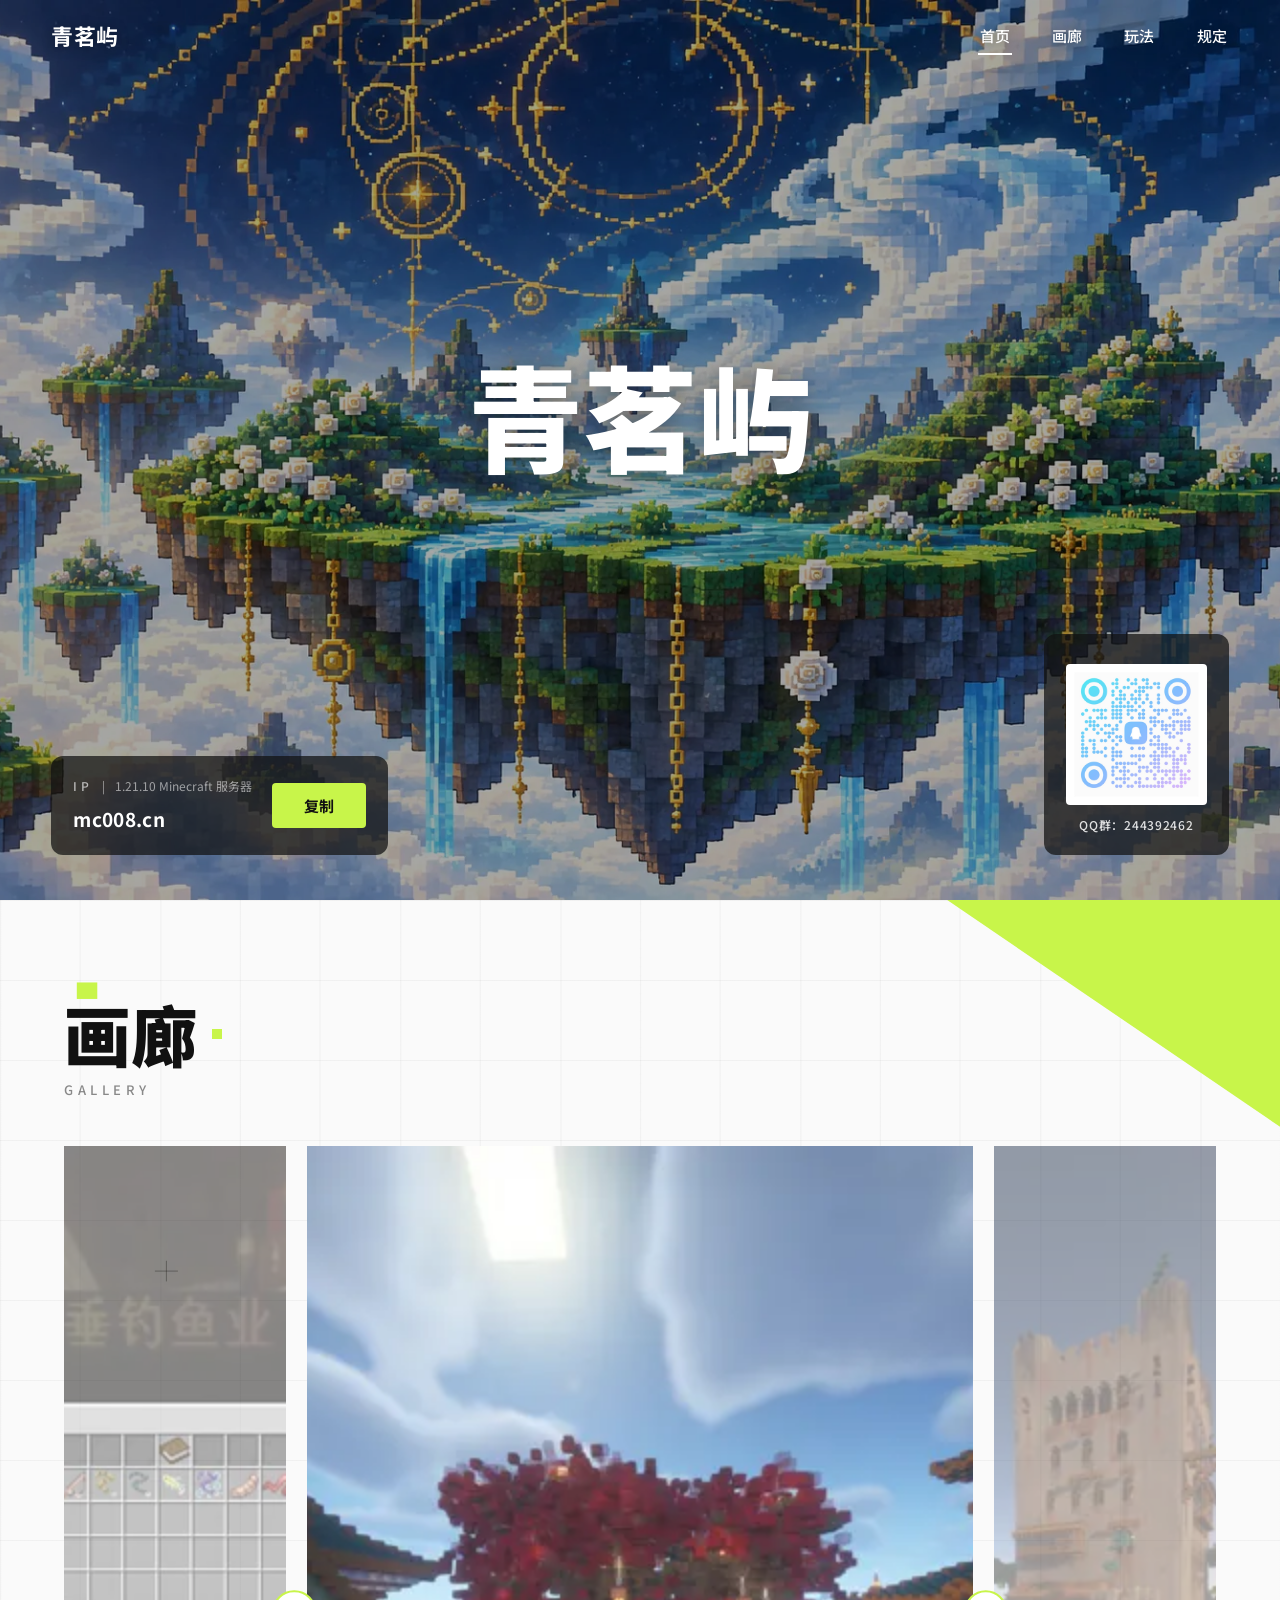
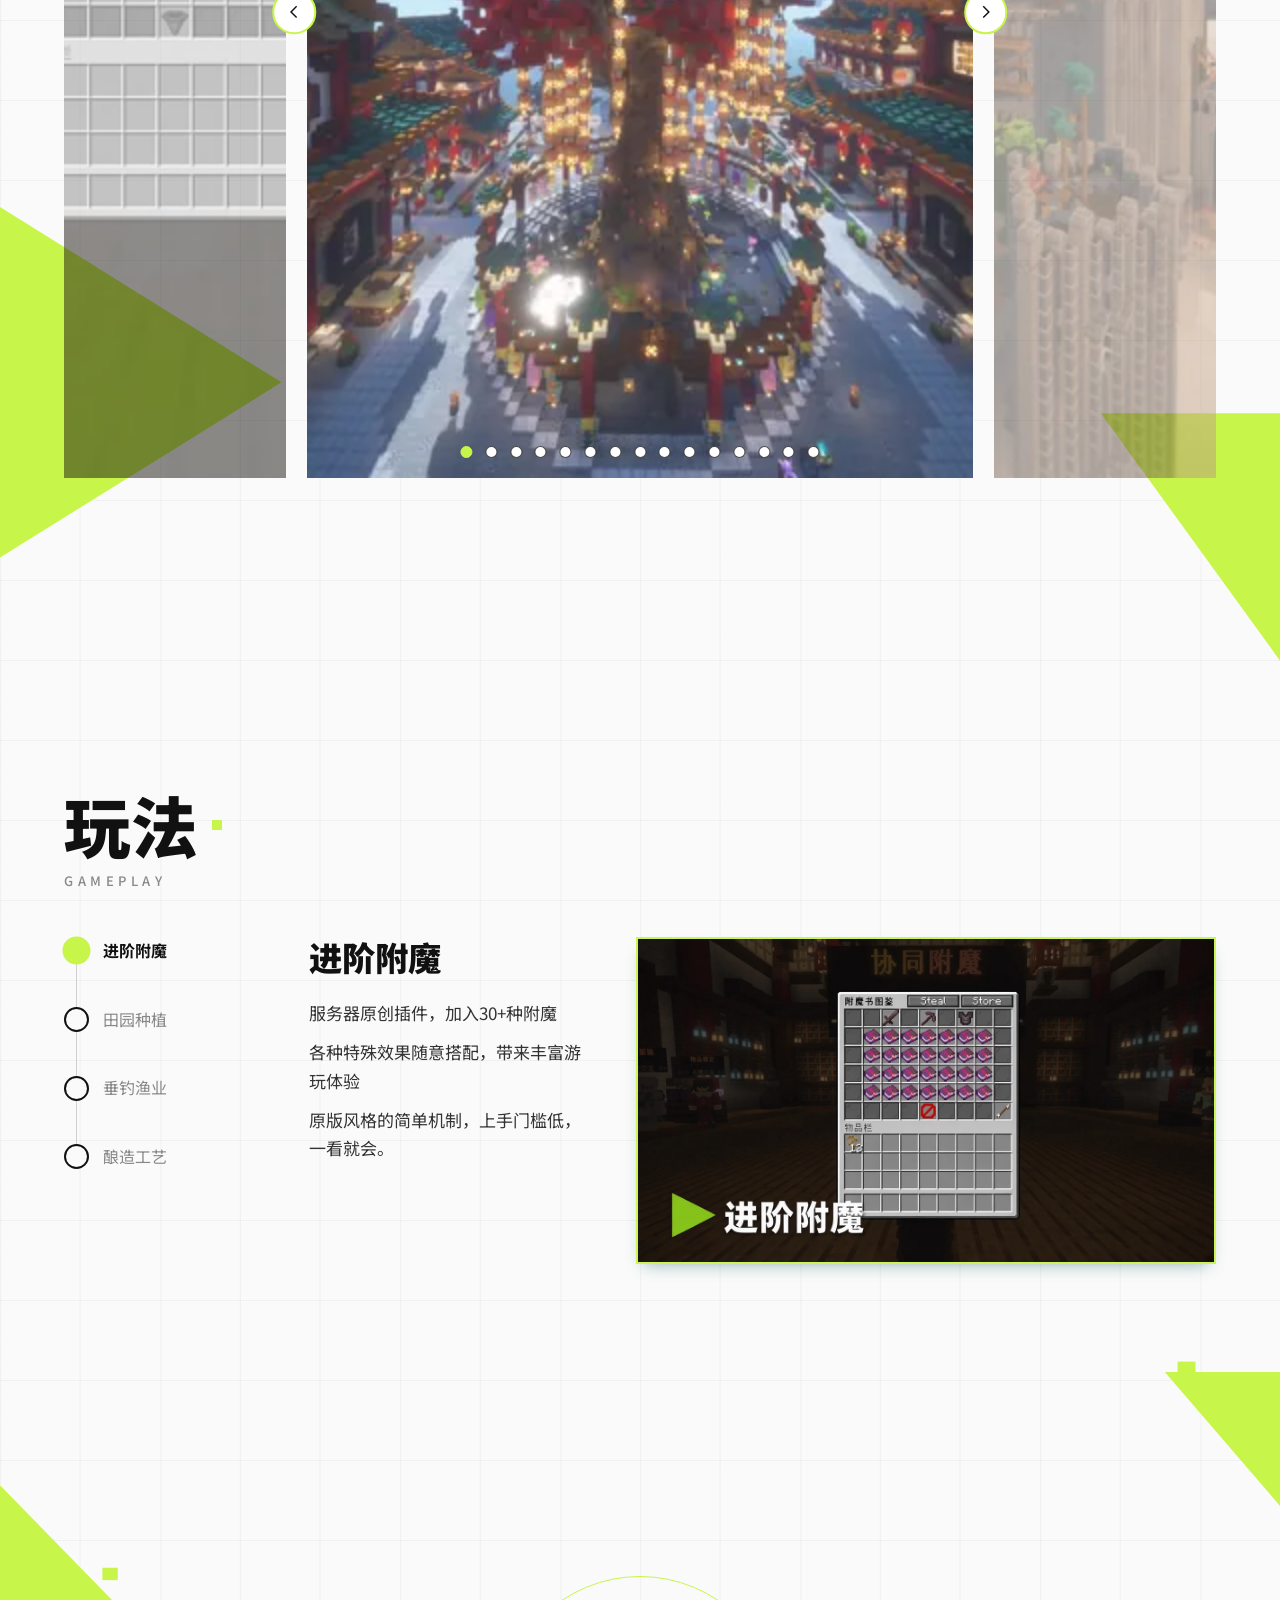
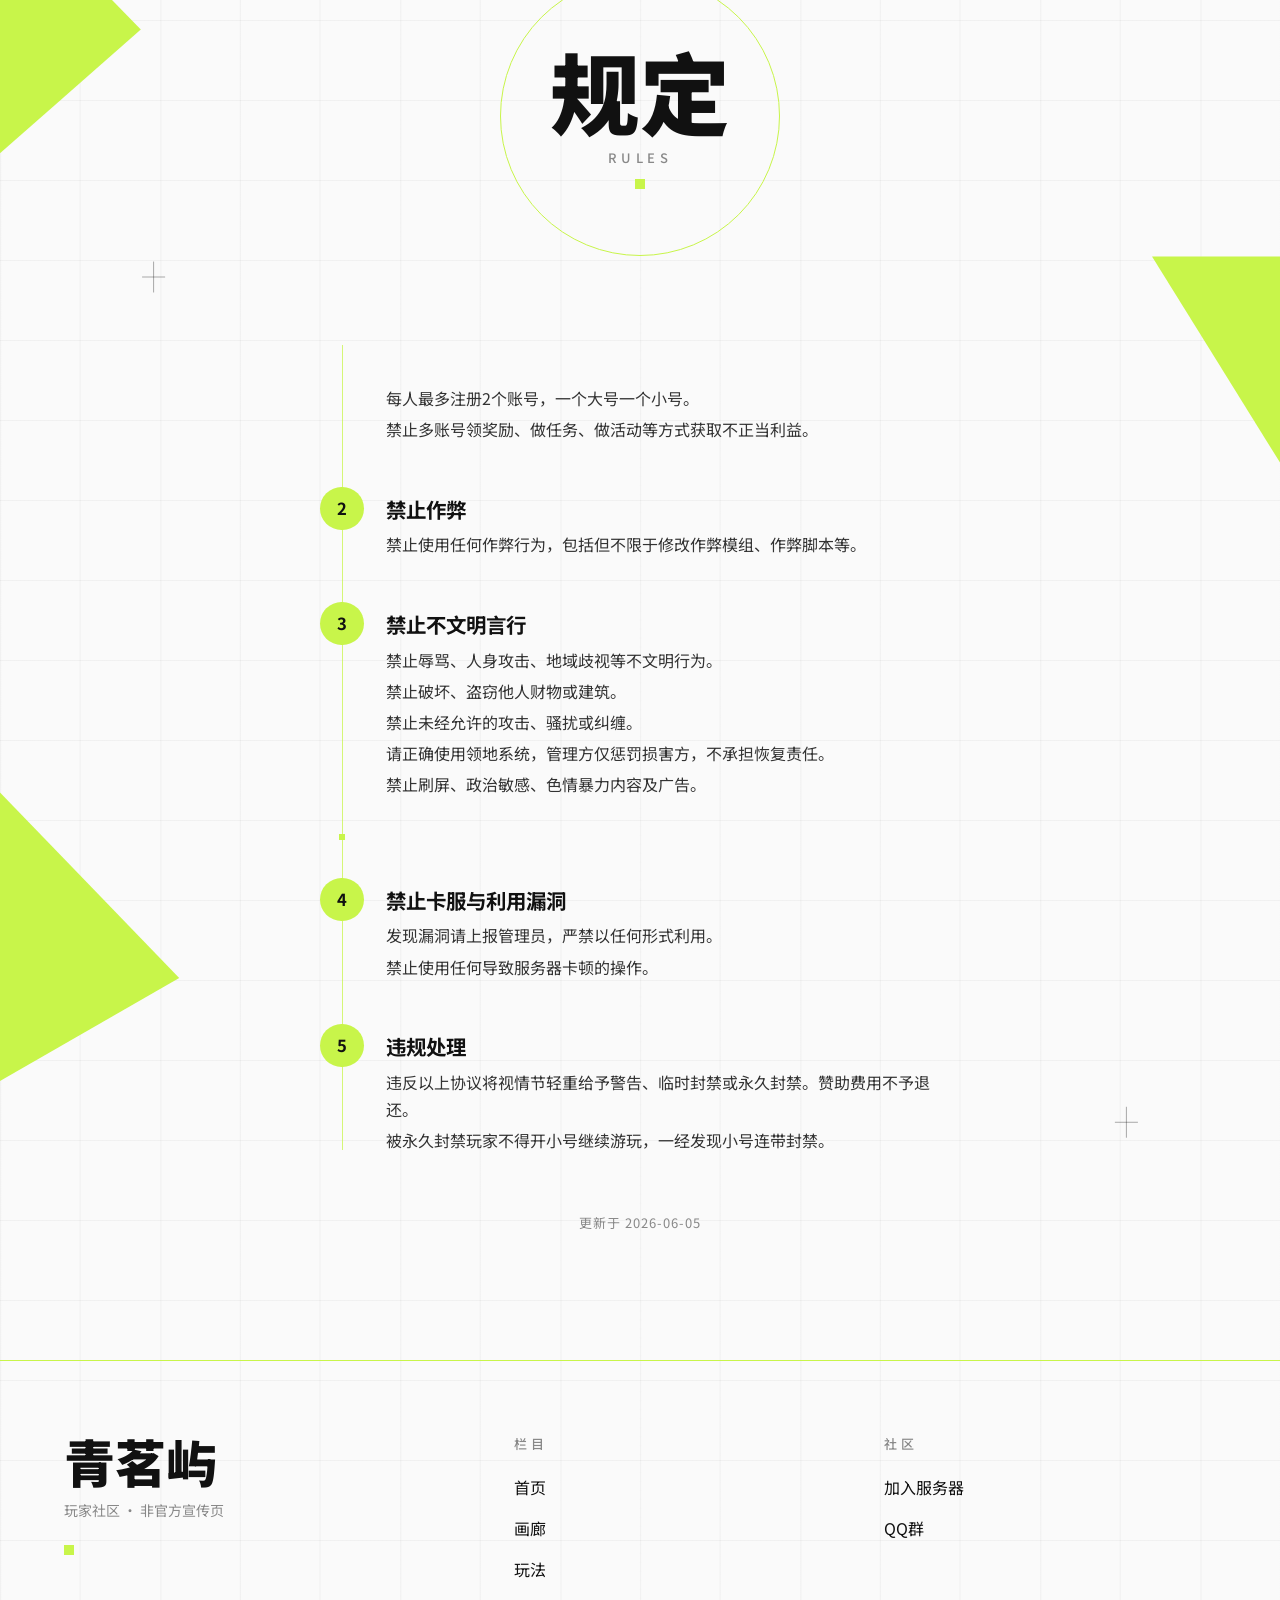
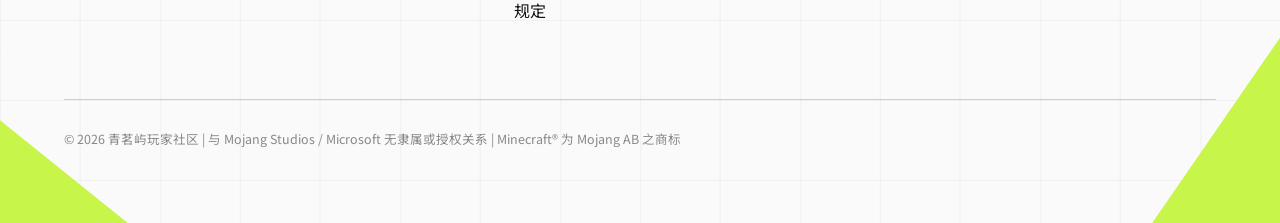
==== commit d598121c: "SEO 与域名迁移：切换至 qingmingyu.com，补 H1/alt/width 与 _headers - canonical/OG/Twitter/JSON-LD/robots/sitemap" ====
--- a/index.html
+++ b/index.html
@@ -3,10 +3,10 @@
 <head>
 <meta charset="UTF-8">
 <meta name="viewport" content="width=device-width, initial-scale=1">
-<title>青茗屿| 1.21.10 Minecraft 服务器 原版生存 独家协同附魔 非官方宣传网站</title>
+<title>青茗屿 | 1.21.10 Minecraft 服务器 原版生存 独家协同附魔 非官方宣传网站</title>
 <meta name="description" content="青茗屿是 1.21.10 Minecraft Java 版原版生存服务器，主打独家协同附魔、田园种植、垂钓渔业与酿造工艺。浏览主城实景与玩家建筑影像，查看玩法介绍与服务器规定，获取服务器 IP 和 QQ 群加入方式。">
 <meta name="robots" content="index, follow, max-image-preview:large, max-snippet:-1">
-<link rel="canonical" href="https://staralighto.github.io/qingmingyu/">
+<link rel="canonical" href="https://qingmingyu.com/">
 <meta name="theme-color" content="#111111">
 <link rel="icon" href="assets/favicon.svg" type="image/svg+xml">
 <link rel="icon" href="assets/favicon-48.png" sizes="48x48" type="image/png">
@@ -17,8 +17,8 @@
 <meta property="og:site_name" content="青茗屿">
 <meta property="og:title" content="青茗屿｜1.21.10 Minecraft 服务器 · 原版生存 · 独家协同附魔">
 <meta property="og:description" content="青茗屿 1.21.10 Minecraft Java 版原版生存服务器：独家协同附魔、田园种植、垂钓、酿造。附主城影像、玩法与服务器规定，含服务器 IP 与 QQ 群。">
-<meta property="og:url" content="https://staralighto.github.io/qingmingyu/">
-<meta property="og:image" content="https://staralighto.github.io/qingmingyu/assets/hero.jpg">
+<meta property="og:url" content="https://qingmingyu.com/">
+<meta property="og:image" content="https://qingmingyu.com/assets/hero.jpg">
 <meta property="og:image:type" content="image/jpeg">
 <meta property="og:image:width" content="1672">
 <meta property="og:image:height" content="941">
@@ -28,7 +28,7 @@
 <meta name="twitter:card" content="summary_large_image">
 <meta name="twitter:title" content="青茗屿｜1.21.10 Minecraft 服务器 · 原版生存 · 独家协同附魔">
 <meta name="twitter:description" content="青茗屿 1.21.10 Minecraft Java 版原版生存服务器：独家协同附魔、田园种植、垂钓、酿造。附主城影像、玩法与服务器规定，含服务器 IP 与 QQ 群。">
-<meta name="twitter:image" content="https://staralighto.github.io/qingmingyu/assets/hero.jpg">
+<meta name="twitter:image" content="https://qingmingyu.com/assets/hero.jpg">
 <meta name="twitter:image:alt" content="青茗屿 Minecraft 服务器宣传画">
 
 <link rel="preload" as="image" href="assets/hero.webp" imagesrcset="assets/hero-800.webp 800w, assets/hero.webp 1672w" imagesizes="100vw" type="image/webp" fetchpriority="high">
@@ -41,8 +41,8 @@
   "@graph": [
     {
       "@type": "WebSite",
-      "@id": "https://staralighto.github.io/qingmingyu/#website",
-      "url": "https://staralighto.github.io/qingmingyu/",
+      "@id": "https://qingmingyu.com/#website",
+      "url": "https://qingmingyu.com/",
       "name": "青茗屿",
       "alternateName": "青茗屿玩家社区",
       "inLanguage": "zh-CN",
@@ -50,12 +50,12 @@
     },
     {
       "@type": "Organization",
-      "@id": "https://staralighto.github.io/qingmingyu/#organization",
+      "@id": "https://qingmingyu.com/#organization",
       "name": "青茗屿玩家社区",
-      "url": "https://staralighto.github.io/qingmingyu/",
+      "url": "https://qingmingyu.com/",
       "logo": {
         "@type": "ImageObject",
-        "url": "https://staralighto.github.io/qingmingyu/assets/logo.png",
+        "url": "https://qingmingyu.com/assets/logo.png",
         "width": 512,
         "height": 512
       },
@@ -63,37 +63,37 @@
     },
     {
       "@type": "VideoGame",
-      "@id": "https://staralighto.github.io/qingmingyu/#server",
+      "@id": "https://qingmingyu.com/#server",
       "name": "青茗屿 Minecraft 服务器",
       "gamePlatform": ["PC", "Minecraft Java Edition 1.21.10"],
       "genre": ["沙盒", "生存", "多人"],
       "playMode": "MultiPlayer",
       "inLanguage": "zh-CN",
-      "image": "https://staralighto.github.io/qingmingyu/assets/hero.jpg",
+      "image": "https://qingmingyu.com/assets/hero.jpg",
       "description": "1.21.10 Minecraft Java 版原版生存服务器，独家协同附魔、田园种植、垂钓渔业与酿造工艺玩法。",
-      "publisher": { "@id": "https://staralighto.github.io/qingmingyu/#organization" }
+      "publisher": { "@id": "https://qingmingyu.com/#organization" }
     },
     {
       "@type": "ItemList",
-      "@id": "https://staralighto.github.io/qingmingyu/#gallery",
+      "@id": "https://qingmingyu.com/#gallery",
       "name": "青茗屿服务器影像",
       "numberOfItems": 15,
       "itemListElement": [
-        { "@type": "ListItem", "position": 1, "item": { "@type": "ImageObject", "contentUrl": "https://staralighto.github.io/qingmingyu/assets/gallery/01-spawn-1.jpg", "caption": "服务器实景" } },
-        { "@type": "ListItem", "position": 2, "item": { "@type": "ImageObject", "contentUrl": "https://staralighto.github.io/qingmingyu/assets/gallery/02-castle.jpg", "caption": "玩家建筑 城堡" } },
-        { "@type": "ListItem", "position": 3, "item": { "@type": "ImageObject", "contentUrl": "https://staralighto.github.io/qingmingyu/assets/gallery/03-arena.jpg", "caption": "玩家建筑 天空之城竞技场" } },
-        { "@type": "ListItem", "position": 4, "item": { "@type": "ImageObject", "contentUrl": "https://staralighto.github.io/qingmingyu/assets/gallery/04-spawn-2.jpg", "caption": "服务器实景" } },
-        { "@type": "ListItem", "position": 5, "item": { "@type": "ImageObject", "contentUrl": "https://staralighto.github.io/qingmingyu/assets/gallery/05-shop-build.jpg", "caption": "玩家建筑 商店" } },
-        { "@type": "ListItem", "position": 6, "item": { "@type": "ImageObject", "contentUrl": "https://staralighto.github.io/qingmingyu/assets/gallery/06-spawn-3.jpg", "caption": "服务器实景" } },
-        { "@type": "ListItem", "position": 7, "item": { "@type": "ImageObject", "contentUrl": "https://staralighto.github.io/qingmingyu/assets/gallery/07-spawn-4.jpg", "caption": "服务器实景" } },
-        { "@type": "ListItem", "position": 8, "item": { "@type": "ImageObject", "contentUrl": "https://staralighto.github.io/qingmingyu/assets/gallery/08-spawn-5.jpg", "caption": "服务器实景" } },
-        { "@type": "ListItem", "position": 9, "item": { "@type": "ImageObject", "contentUrl": "https://staralighto.github.io/qingmingyu/assets/gallery/09-menu.jpg", "caption": "主菜单界面" } },
-        { "@type": "ListItem", "position": 10, "item": { "@type": "ImageObject", "contentUrl": "https://staralighto.github.io/qingmingyu/assets/gallery/10-warp.jpg", "caption": "公共传送点界面" } },
-        { "@type": "ListItem", "position": 11, "item": { "@type": "ImageObject", "contentUrl": "https://staralighto.github.io/qingmingyu/assets/gallery/11-enchant.jpg", "caption": "协同附魔界面" } },
-        { "@type": "ListItem", "position": 12, "item": { "@type": "ImageObject", "contentUrl": "https://staralighto.github.io/qingmingyu/assets/gallery/12-build-shop.jpg", "caption": "建材商店界面" } },
-        { "@type": "ListItem", "position": 13, "item": { "@type": "ImageObject", "contentUrl": "https://staralighto.github.io/qingmingyu/assets/gallery/13-sell.jpg", "caption": "每日出售界面" } },
-        { "@type": "ListItem", "position": 14, "item": { "@type": "ImageObject", "contentUrl": "https://staralighto.github.io/qingmingyu/assets/gallery/14-farm.jpg", "caption": "田园种植界面" } },
-        { "@type": "ListItem", "position": 15, "item": { "@type": "ImageObject", "contentUrl": "https://staralighto.github.io/qingmingyu/assets/gallery/15-fish.jpg", "caption": "钓鱼界面" } }
+        { "@type": "ListItem", "position": 1, "item": { "@type": "ImageObject", "contentUrl": "https://qingmingyu.com/assets/gallery/01-spawn-1.jpg", "caption": "青茗屿服务器主城实景 1" } },
+        { "@type": "ListItem", "position": 2, "item": { "@type": "ImageObject", "contentUrl": "https://qingmingyu.com/assets/gallery/02-castle.jpg", "caption": "青茗屿服务器玩家建筑 城堡" } },
+        { "@type": "ListItem", "position": 3, "item": { "@type": "ImageObject", "contentUrl": "https://qingmingyu.com/assets/gallery/03-arena.jpg", "caption": "青茗屿服务器玩家建筑 天空之城竞技场" } },
+        { "@type": "ListItem", "position": 4, "item": { "@type": "ImageObject", "contentUrl": "https://qingmingyu.com/assets/gallery/04-spawn-2.jpg", "caption": "青茗屿服务器主城实景 2" } },
+        { "@type": "ListItem", "position": 5, "item": { "@type": "ImageObject", "contentUrl": "https://qingmingyu.com/assets/gallery/05-shop-build.jpg", "caption": "青茗屿服务器玩家建筑 商店" } },
+        { "@type": "ListItem", "position": 6, "item": { "@type": "ImageObject", "contentUrl": "https://qingmingyu.com/assets/gallery/06-spawn-3.jpg", "caption": "青茗屿服务器主城实景 3" } },
+        { "@type": "ListItem", "position": 7, "item": { "@type": "ImageObject", "contentUrl": "https://qingmingyu.com/assets/gallery/07-spawn-4.jpg", "caption": "青茗屿服务器主城实景 4" } },
+        { "@type": "ListItem", "position": 8, "item": { "@type": "ImageObject", "contentUrl": "https://qingmingyu.com/assets/gallery/08-spawn-5.jpg", "caption": "青茗屿服务器主城实景 5" } },
+        { "@type": "ListItem", "position": 9, "item": { "@type": "ImageObject", "contentUrl": "https://qingmingyu.com/assets/gallery/09-menu.jpg", "caption": "青茗屿服务器主菜单界面" } },
+        { "@type": "ListItem", "position": 10, "item": { "@type": "ImageObject", "contentUrl": "https://qingmingyu.com/assets/gallery/10-warp.jpg", "caption": "青茗屿服务器公共传送点界面" } },
+        { "@type": "ListItem", "position": 11, "item": { "@type": "ImageObject", "contentUrl": "https://qingmingyu.com/assets/gallery/11-enchant.jpg", "caption": "青茗屿服务器协同附魔界面" } },
+        { "@type": "ListItem", "position": 12, "item": { "@type": "ImageObject", "contentUrl": "https://qingmingyu.com/assets/gallery/12-build-shop.jpg", "caption": "青茗屿服务器建材商店界面" } },
+        { "@type": "ListItem", "position": 13, "item": { "@type": "ImageObject", "contentUrl": "https://qingmingyu.com/assets/gallery/13-sell.jpg", "caption": "青茗屿服务器每日出售界面" } },
+        { "@type": "ListItem", "position": 14, "item": { "@type": "ImageObject", "contentUrl": "https://qingmingyu.com/assets/gallery/14-farm.jpg", "caption": "青茗屿服务器田园种植界面" } },
+        { "@type": "ListItem", "position": 15, "item": { "@type": "ImageObject", "contentUrl": "https://qingmingyu.com/assets/gallery/15-fish.jpg", "caption": "青茗屿服务器钓鱼界面" } }
       ]
     }
   ]
@@ -118,7 +118,7 @@
     <source srcset="assets/hero-800.webp 800w, assets/hero.webp 1672w" sizes="100vw" type="image/webp">
     <img class="hero-media" src="assets/hero.jpg" srcset="assets/hero-800.jpg 800w, assets/hero.jpg 1672w" sizes="100vw" alt="青茗屿 Minecraft 服务器宣传画" width="1672" height="941" fetchpriority="high" decoding="async">
   </picture>
-  <h1 class="hero-title">青茗屿</h1>
+  <h1 class="hero-title">青茗屿<span class="sr-only">｜1.21.10 Minecraft 原版生存服务器</span></h1>
   <div class="hero-cards">
     <div class="hero-card ip-card">
       <div class="ip-copy">
@@ -129,7 +129,16 @@
         </div>
         <p class="ip-value" id="ipValue">mc008.cn</p>
       </div>
-      <button class="copy-btn" id="copyIp" type="button" data-ip="mc008.cn" aria-label="复制服务器地址">复制</button>
+      <button class="copy-btn" id="copyIp" type="button" data-ip="mc008.cn" aria-label="复制服务器地址">
+        <span class="copy-btn-text">复制</span>
+        <svg class="copy-btn-icon copy-btn-icon--copy" viewBox="0 0 24 24" fill="none" stroke="currentColor" stroke-width="2" stroke-linecap="round" stroke-linejoin="round" aria-hidden="true" focusable="false">
+          <rect x="9" y="9" width="12" height="12" rx="2"/>
+          <path d="M5 15H4a2 2 0 0 1-2-2V4a2 2 0 0 1 2-2h9a2 2 0 0 1 2 2v1"/>
+        </svg>
+        <svg class="copy-btn-icon copy-btn-icon--check" viewBox="0 0 24 24" fill="none" stroke="currentColor" stroke-width="2" stroke-linecap="round" stroke-linejoin="round" aria-hidden="true" focusable="false">
+          <path d="M4 12.5 L9.5 18 L20 6.5"/>
+        </svg>
+      </button>
     </div>
     <div class="hero-card qr-card">
       <picture>
@@ -177,20 +186,20 @@
         <div class="carousel-side" aria-hidden="true">
           <picture>
             <source id="slidePrevWebp" srcset="assets/gallery/15-fish-800.webp" type="image/webp">
-            <img id="slidePrev" src="assets/gallery/15-fish.jpg" alt="" loading="lazy" decoding="async">
+            <img id="slidePrev" src="assets/gallery/15-fish.jpg" alt="" width="1600" height="932" loading="lazy" decoding="async">
           </picture>
         </div>
         <figure class="carousel-main">
           <picture>
             <source id="slideMainWebp" srcset="assets/gallery/01-spawn-1-800.webp 800w, assets/gallery/01-spawn-1.webp 1600w" sizes="(max-width:768px) 100vw, 60vw" type="image/webp">
-            <img id="slideMain" src="assets/gallery/01-spawn-1.jpg" alt="青茗屿服务器影像第 1 张，共 15 张" loading="lazy" decoding="async">
+            <img id="slideMain" src="assets/gallery/01-spawn-1.jpg" alt="青茗屿服务器主城实景 1" width="1600" height="932" loading="lazy" decoding="async">
           </picture>
           <div class="carousel-dots" id="carouselDots" aria-label="选择影像"></div>
         </figure>
         <div class="carousel-side" aria-hidden="true">
           <picture>
             <source id="slideNextWebp" srcset="assets/gallery/02-castle-800.webp" type="image/webp">
-            <img id="slideNext" src="assets/gallery/02-castle.jpg" alt="" loading="lazy" decoding="async">
+            <img id="slideNext" src="assets/gallery/02-castle.jpg" alt="" width="1600" height="932" loading="lazy" decoding="async">
           </picture>
         </div>
       </div>
@@ -252,7 +261,7 @@
       <figure class="visual-slot">
         <picture>
           <source id="playVisualWebp" srcset="assets/gameplay/01-enchant-640.webp 640w, assets/gameplay/01-enchant.webp 1280w" sizes="(max-width:768px) 100vw, 55vw" type="image/webp">
-          <img id="playVisual" src="assets/gameplay/01-enchant.png" alt="进阶附魔" width="1280" height="720" loading="lazy" decoding="async">
+          <img id="playVisual" src="assets/gameplay/01-enchant.png" alt="青茗屿服务器进阶附魔玩法" width="1280" height="720" loading="lazy" decoding="async">
         </picture>
       </figure>
     </div>
--- a/css/site.css
+++ b/css/site.css
@@ -18,6 +18,8 @@
 }
 
 *,*::before,*::after{box-sizing:border-box}
+
+.sr-only{position:absolute;width:1px;height:1px;padding:0;margin:-1px;overflow:hidden;clip:rect(0,0,0,0);white-space:nowrap;border:0}
 
 html{
   scroll-behavior:smooth;
@@ -85,7 +87,8 @@
   transition:opacity .15s ease;
 }
 
-.brand.is-away{
+.brand.is-away,
+.nav-links.is-away{
   opacity:0;
   pointer-events:none;
 }
@@ -93,6 +96,7 @@
 .nav-links{
   display:flex;
   gap:clamp(18px,3vw,52px);
+  transition:opacity .15s ease;
 }
 
 .nav-links a{
@@ -243,6 +247,8 @@
 }
 
 .copy-btn:hover{opacity:.85}
+
+.copy-btn-icon{display:none;width:20px;height:20px}
 
 .qr-card{
   display:flex;
@@ -733,6 +739,24 @@
 
   .ip-card{width:auto;max-width:none}
   .ip-value{font-size:17px}
+  .ip-kicker{gap:8px;white-space:nowrap}
+
+  .copy-btn{
+    width:46px;
+    height:46px;
+    margin-left:auto;
+    padding:0;
+    display:grid;
+    place-items:center;
+    background:transparent;
+    color:#fff;
+  }
+  .copy-btn:hover{opacity:1}
+  .copy-btn-text{display:none}
+  .copy-btn-icon{width:24px;height:24px}
+  .copy-btn-icon--copy{display:block}
+  .copy-btn.is-copied .copy-btn-icon--copy{display:none}
+  .copy-btn.is-copied .copy-btn-icon--check{display:block}
 
   .qr-card{
     flex-direction:row;
@@ -746,6 +770,8 @@
 
   .section{padding:64px 18px}
   .section-title{font-size:clamp(38px,11vw,56px)}
+
+  #gallery{min-height:auto}
 
   .carousel-frame{grid-template-columns:1fr;gap:0}
   .carousel-side{display:none}
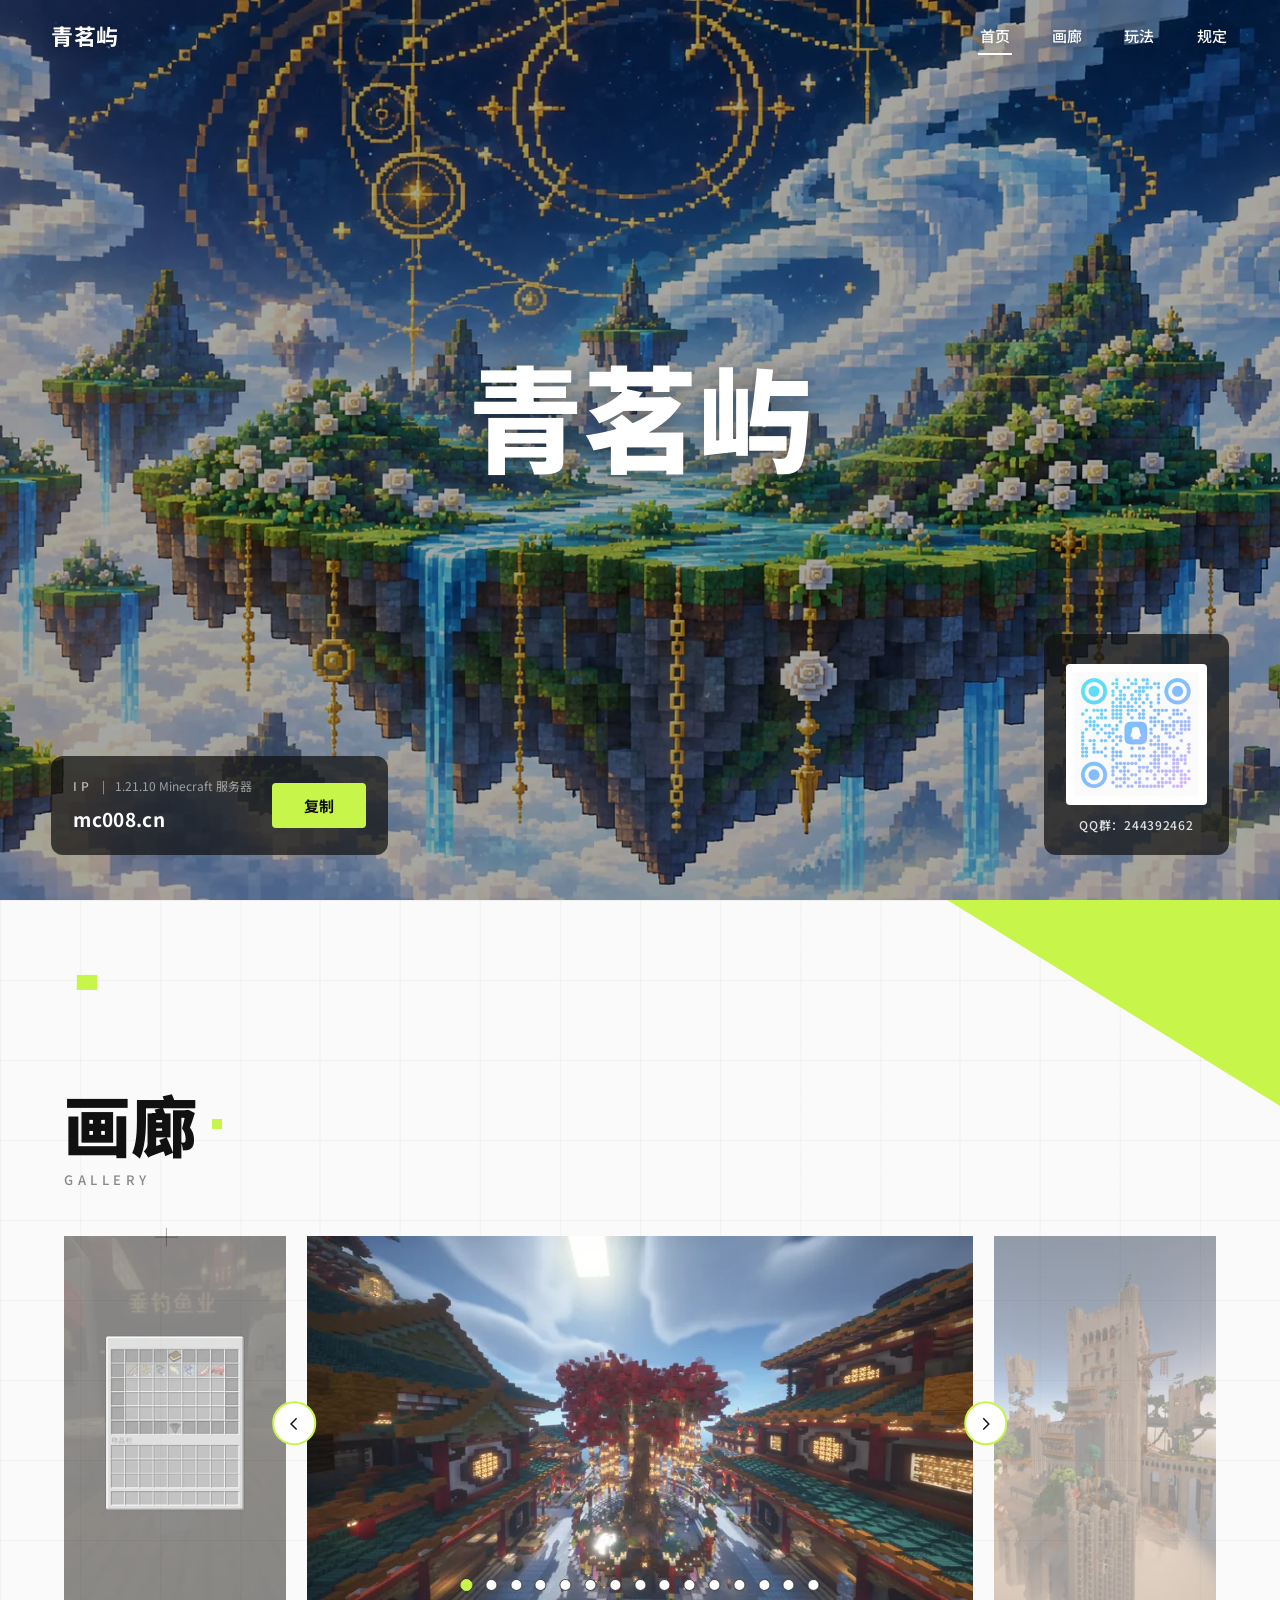
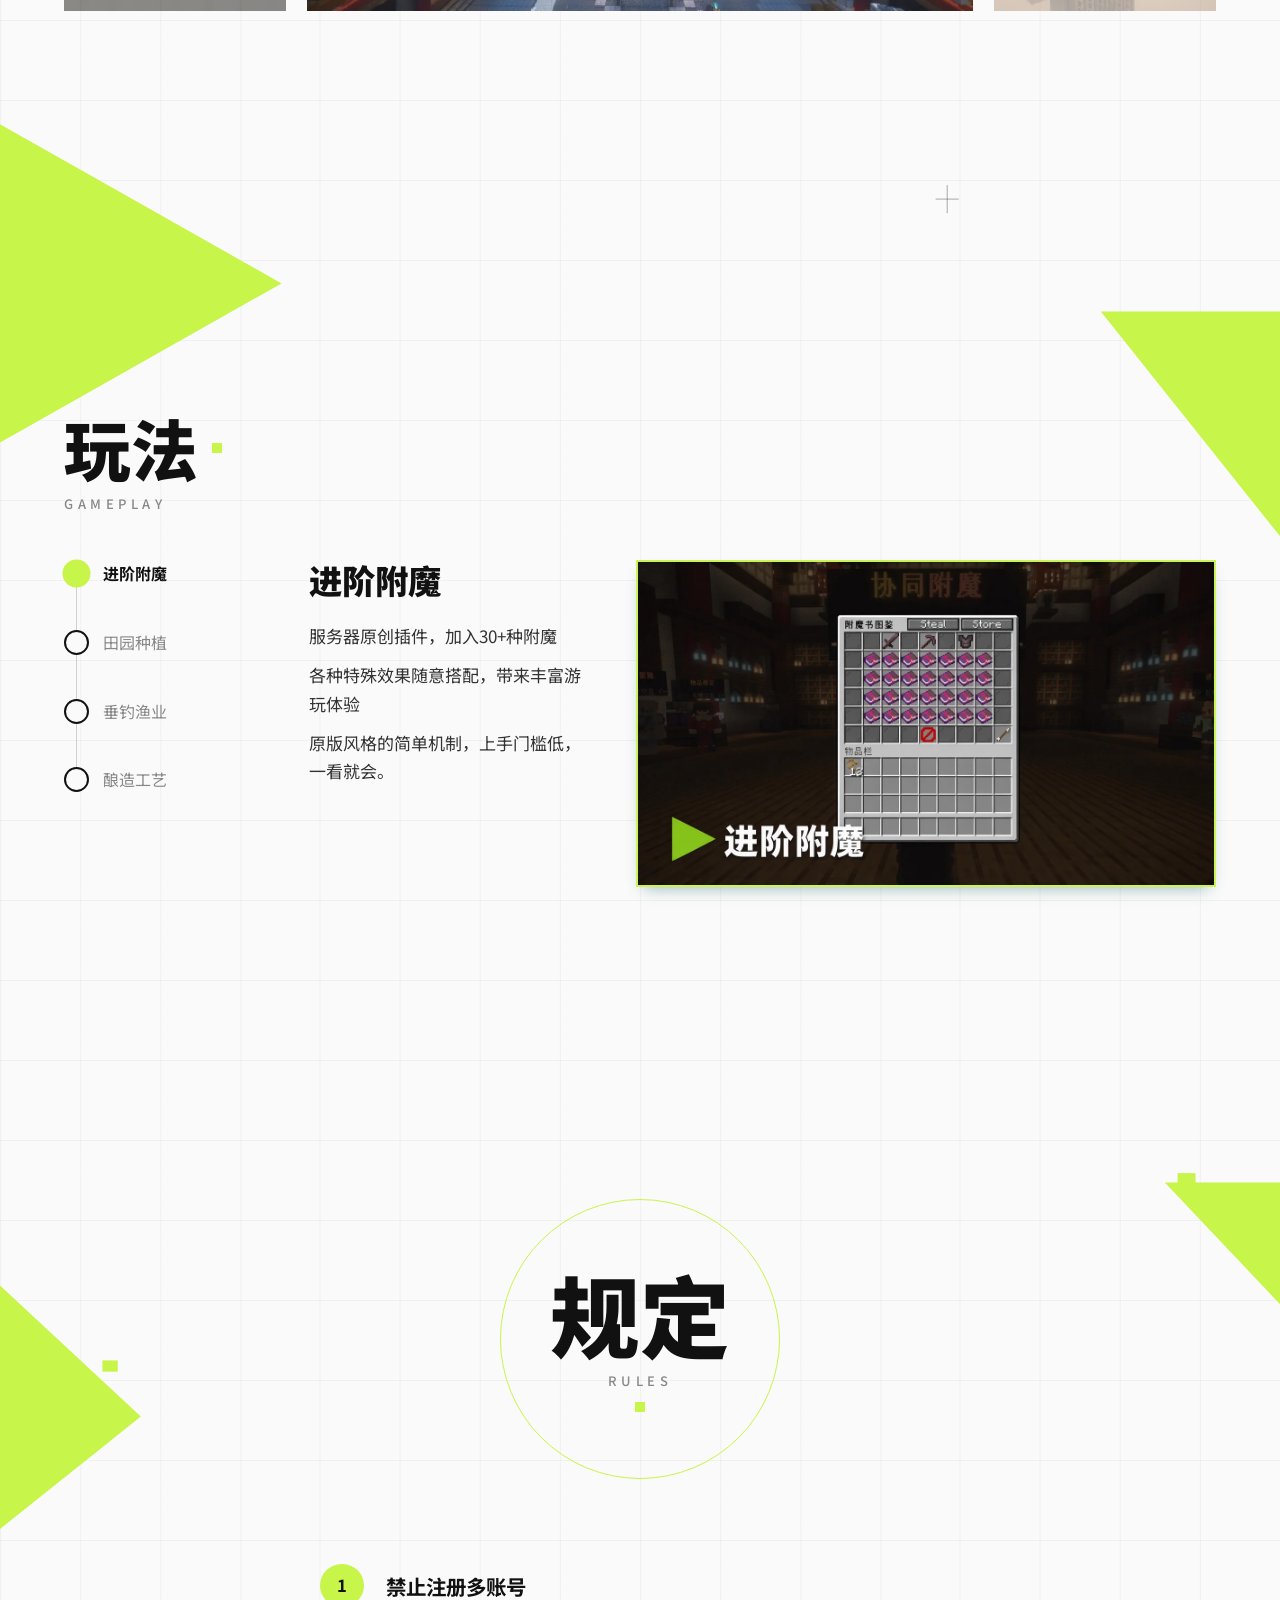
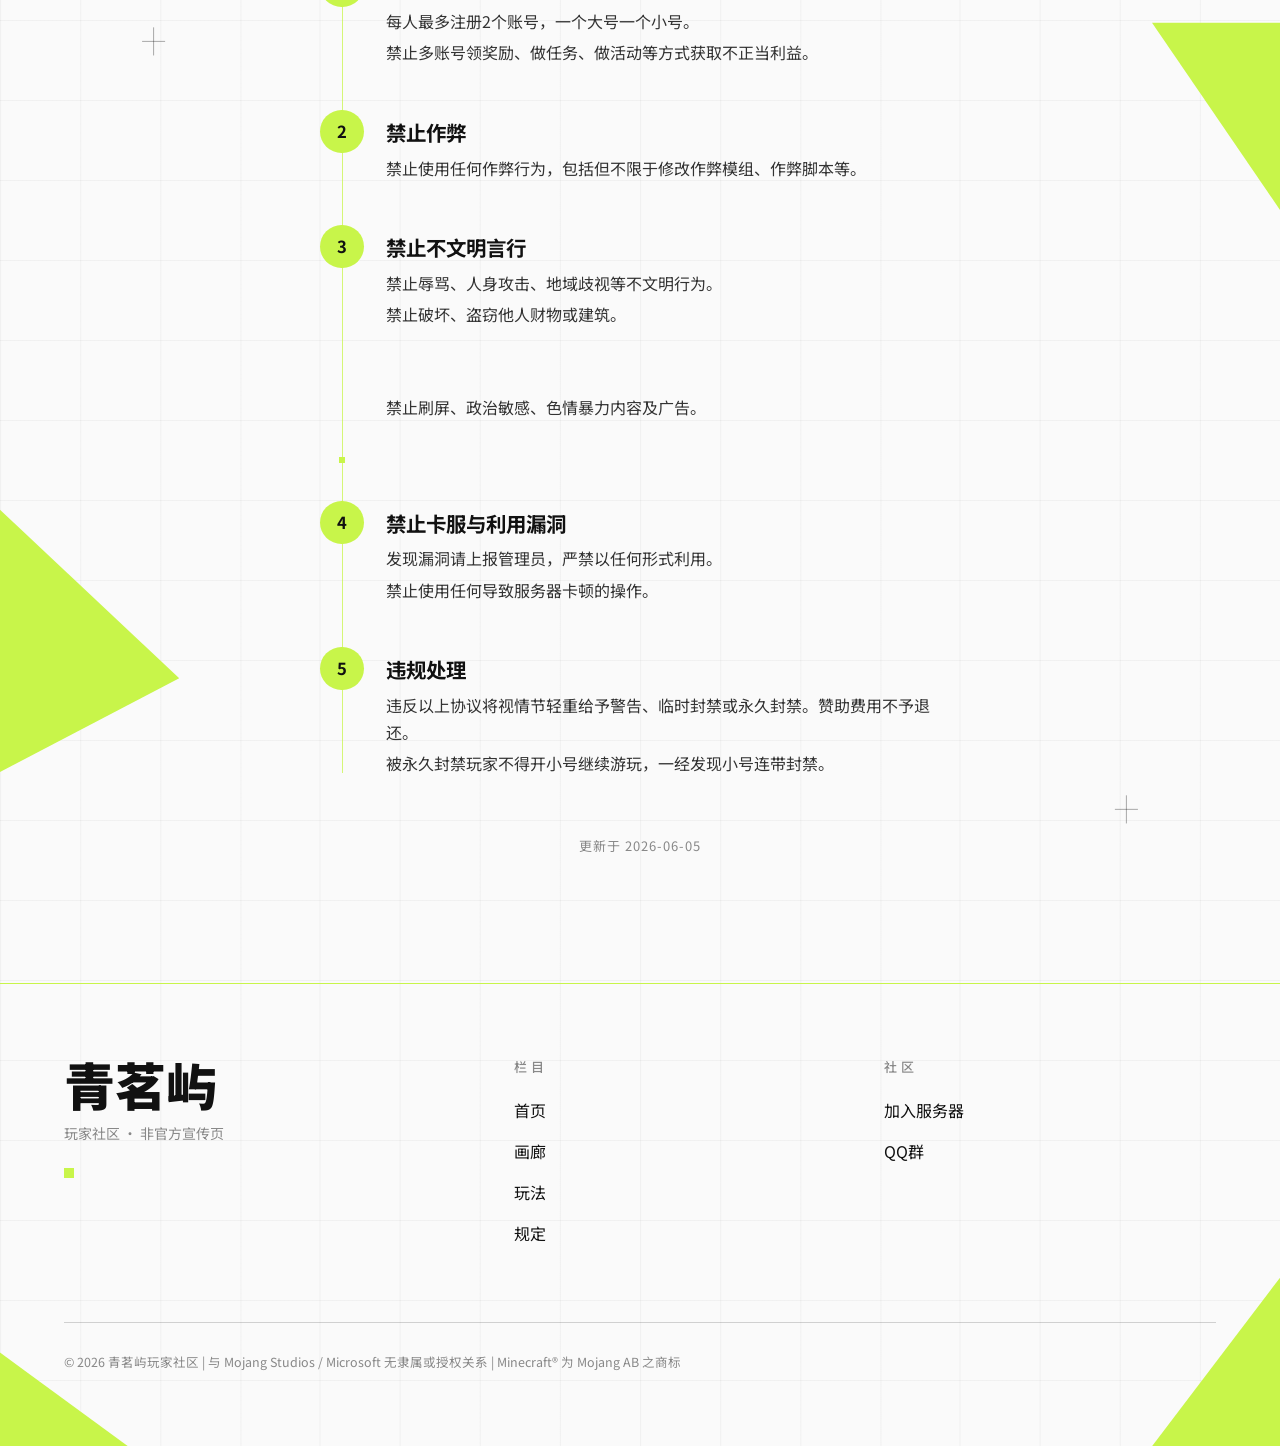
==== commit 56d940e1: "画廊图片统一 16:9，修复移动端与 iPhone 横屏布局 - 画廊 15 张图重出为 1600×900，-800 变体改 800×450；HTML width/height 同步为 1600/90" ====
--- a/index.html
+++ b/index.html
@@ -2,11 +2,12 @@
 <html lang="zh-CN">
 <head>
 <meta charset="UTF-8">
-<meta name="viewport" content="width=device-width, initial-scale=1">
+<meta name="viewport" content="width=device-width, initial-scale=1, viewport-fit=cover">
 <title>青茗屿 | 1.21.10 Minecraft 服务器 原版生存 独家协同附魔 非官方宣传网站</title>
 <meta name="description" content="青茗屿是 1.21.10 Minecraft Java 版原版生存服务器，主打独家协同附魔、田园种植、垂钓渔业与酿造工艺。浏览主城实景与玩家建筑影像，查看玩法介绍与服务器规定，获取服务器 IP 和 QQ 群加入方式。">
 <meta name="robots" content="index, follow, max-image-preview:large, max-snippet:-1">
 <link rel="canonical" href="https://qingmingyu.com/">
+<meta name="baidu-site-verification" content="codeva-jwwsiVfYbw">
 <meta name="theme-color" content="#111111">
 <link rel="icon" href="assets/favicon.svg" type="image/svg+xml">
 <link rel="icon" href="assets/favicon-48.png" sizes="48x48" type="image/png">
@@ -186,20 +187,20 @@
         <div class="carousel-side" aria-hidden="true">
           <picture>
             <source id="slidePrevWebp" srcset="assets/gallery/15-fish-800.webp" type="image/webp">
-            <img id="slidePrev" src="assets/gallery/15-fish.jpg" alt="" width="1600" height="932" loading="lazy" decoding="async">
+            <img id="slidePrev" src="assets/gallery/15-fish.jpg" alt="" width="1600" height="900" loading="lazy" decoding="async">
           </picture>
         </div>
         <figure class="carousel-main">
           <picture>
             <source id="slideMainWebp" srcset="assets/gallery/01-spawn-1-800.webp 800w, assets/gallery/01-spawn-1.webp 1600w" sizes="(max-width:768px) 100vw, 60vw" type="image/webp">
-            <img id="slideMain" src="assets/gallery/01-spawn-1.jpg" alt="青茗屿服务器主城实景 1" width="1600" height="932" loading="lazy" decoding="async">
+            <img id="slideMain" src="assets/gallery/01-spawn-1.jpg" alt="青茗屿服务器主城实景 1" width="1600" height="900" loading="lazy" decoding="async">
           </picture>
           <div class="carousel-dots" id="carouselDots" aria-label="选择影像"></div>
         </figure>
         <div class="carousel-side" aria-hidden="true">
           <picture>
             <source id="slideNextWebp" srcset="assets/gallery/02-castle-800.webp" type="image/webp">
-            <img id="slideNext" src="assets/gallery/02-castle.jpg" alt="" width="1600" height="932" loading="lazy" decoding="async">
+            <img id="slideNext" src="assets/gallery/02-castle.jpg" alt="" width="1600" height="900" loading="lazy" decoding="async">
           </picture>
         </div>
       </div>
--- a/css/site.css
+++ b/css/site.css
@@ -69,6 +69,8 @@
   gap:16px;
   height:var(--nav-h);
   padding:0 clamp(20px,4vw,64px);
+  padding-left:max(clamp(20px,4vw,64px), env(safe-area-inset-left, 0px));
+  padding-right:max(clamp(20px,4vw,64px), env(safe-area-inset-right, 0px));
   color:var(--ink);
   background:transparent;
   transition:color .25s ease;
@@ -179,6 +181,9 @@
   justify-content:space-between;
   gap:18px;
   padding:0 clamp(20px,4vw,64px) clamp(24px,5vh,56px);
+  padding-left:max(clamp(20px,4vw,64px), env(safe-area-inset-left, 0px));
+  padding-right:max(clamp(20px,4vw,64px), env(safe-area-inset-right, 0px));
+  padding-bottom:max(clamp(24px,5vh,56px), env(safe-area-inset-bottom, 0px));
 }
 
 .hero-card{
@@ -309,6 +314,8 @@
   justify-content:center;
   min-height:100vh;
   padding:clamp(80px,11vh,140px) clamp(20px,5vw,72px);
+  padding-left:max(clamp(20px,5vw,72px), env(safe-area-inset-left, 0px));
+  padding-right:max(clamp(20px,5vw,72px), env(safe-area-inset-right, 0px));
   background:transparent;
 }
 
@@ -361,11 +368,12 @@
   position:relative;
   margin:0;
   overflow:hidden;
+  aspect-ratio:16/9;
 }
 
 .carousel-main img{
   width:100%;
-  aspect-ratio:16/9;
+  height:100%;
   object-fit:cover;
   display:block;
   background:#e9e9e9;
@@ -662,6 +670,9 @@
   position:relative;
   z-index:1;
   padding:clamp(56px,8vh,96px) clamp(20px,5vw,72px) clamp(56px,8vh,96px);
+  padding-left:max(clamp(20px,5vw,72px), env(safe-area-inset-left, 0px));
+  padding-right:max(clamp(20px,5vw,72px), env(safe-area-inset-right, 0px));
+  padding-bottom:max(clamp(56px,8vh,96px), env(safe-area-inset-bottom, 0px));
   border-top:1px solid var(--lime);
   background:transparent;
 }
@@ -720,7 +731,7 @@
 
 /* ---------- responsive ---------- */
 
-@media (max-width:768px){
+@media (max-width:768px) and (orientation:portrait){
   :root{--nav-h:60px}
 
   body{font-size:16px}
@@ -735,6 +746,7 @@
     align-items:stretch;
     gap:12px;
     padding:0 18px 24px;
+    padding-bottom:max(24px, env(safe-area-inset-bottom, 0px));
   }
 
   .ip-card{width:auto;max-width:none}
@@ -768,10 +780,10 @@
 
   .qr-card img{width:92px}
 
-  .section{padding:64px 18px}
+  .section{padding:56px 18px;min-height:auto}
   .section-title{font-size:clamp(38px,11vw,56px)}
 
-  #gallery{min-height:auto}
+  .section-head{margin-bottom:clamp(24px,4vh,40px)}
 
   .carousel-frame{grid-template-columns:1fr;gap:0}
   .carousel-side{display:none}
